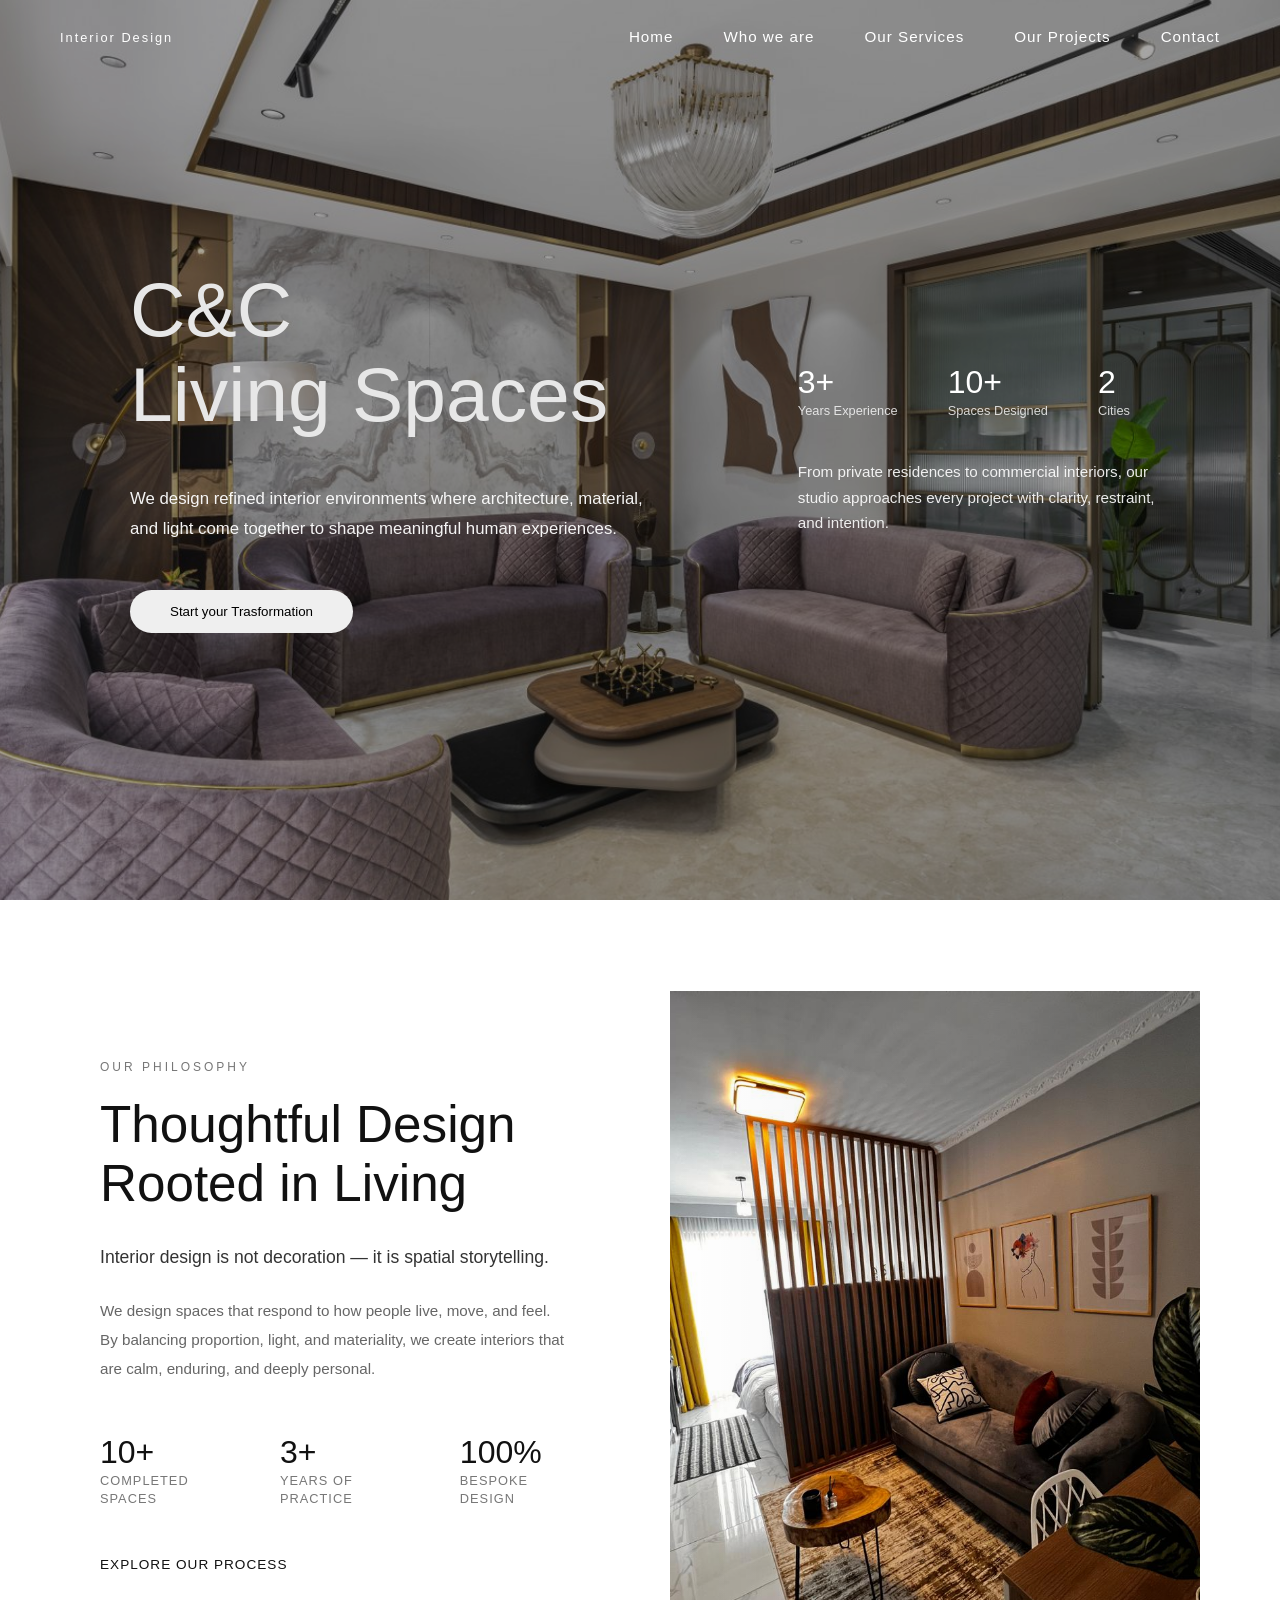
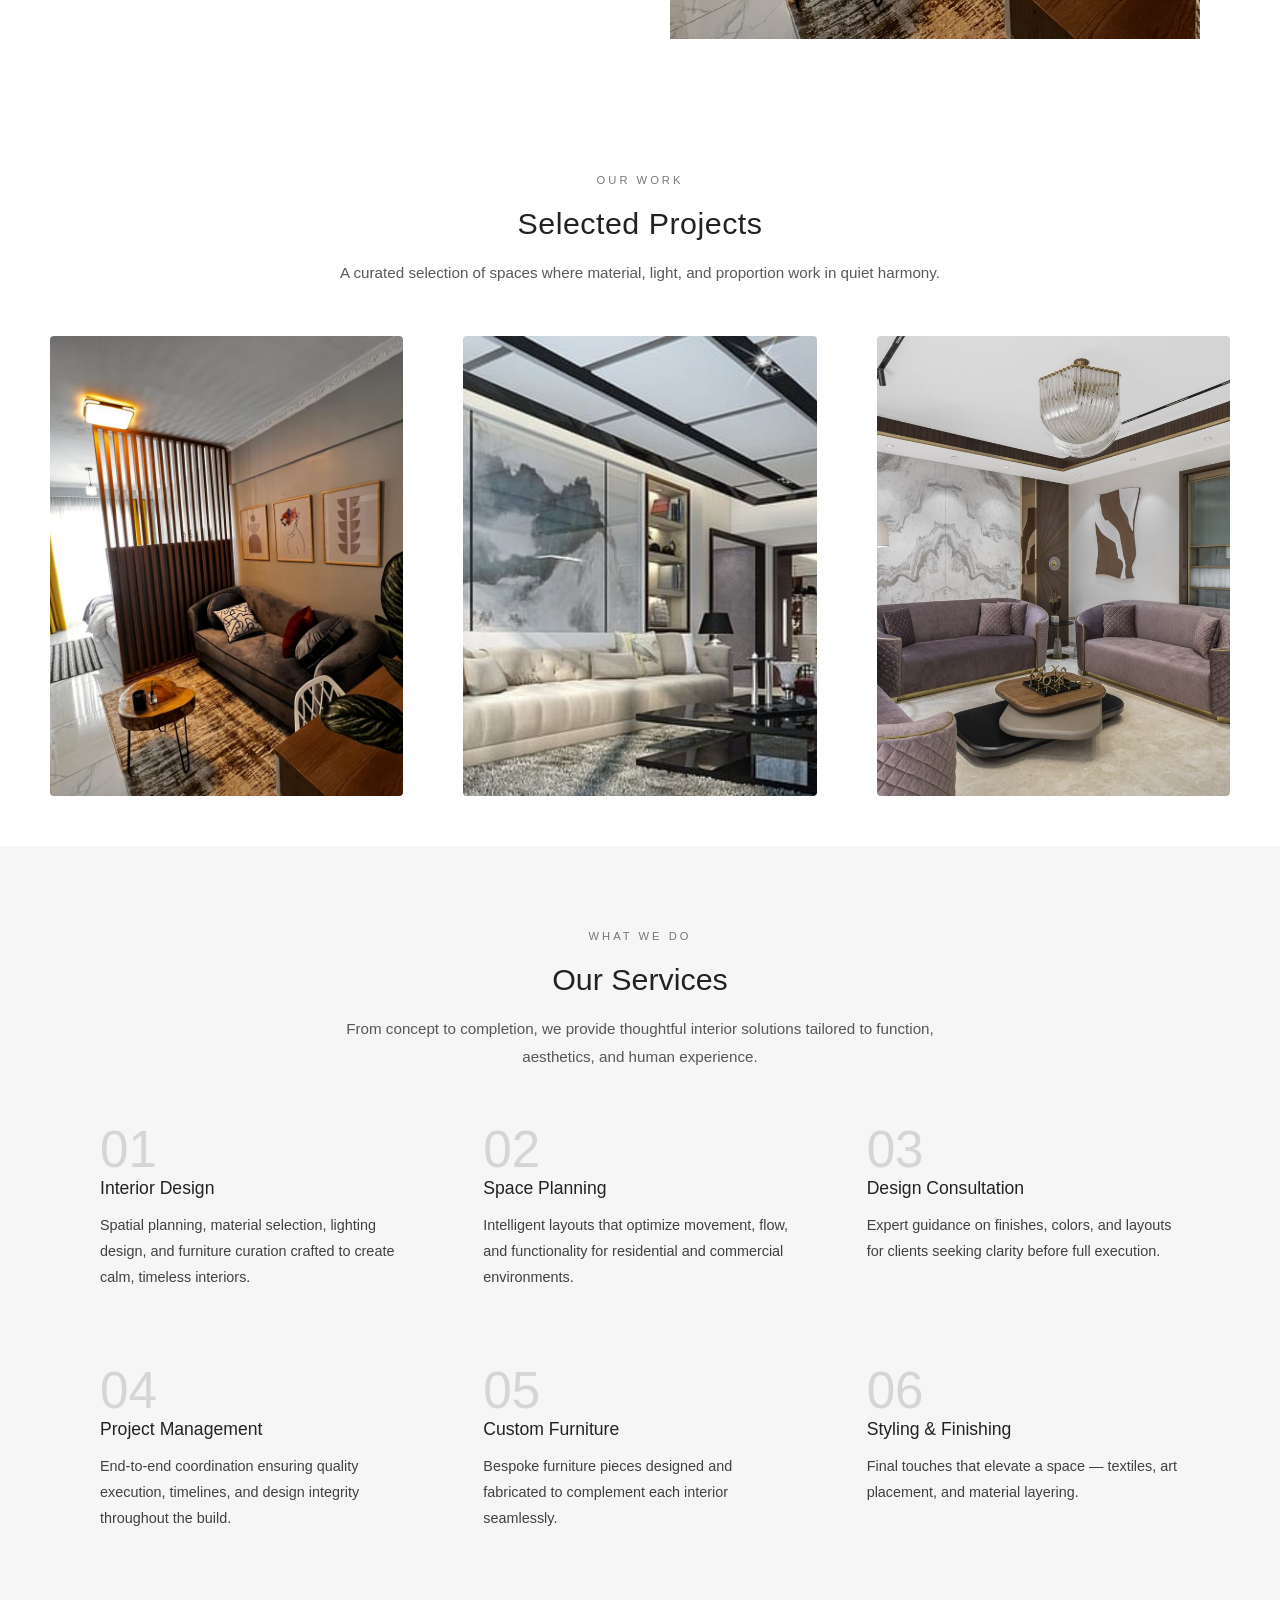
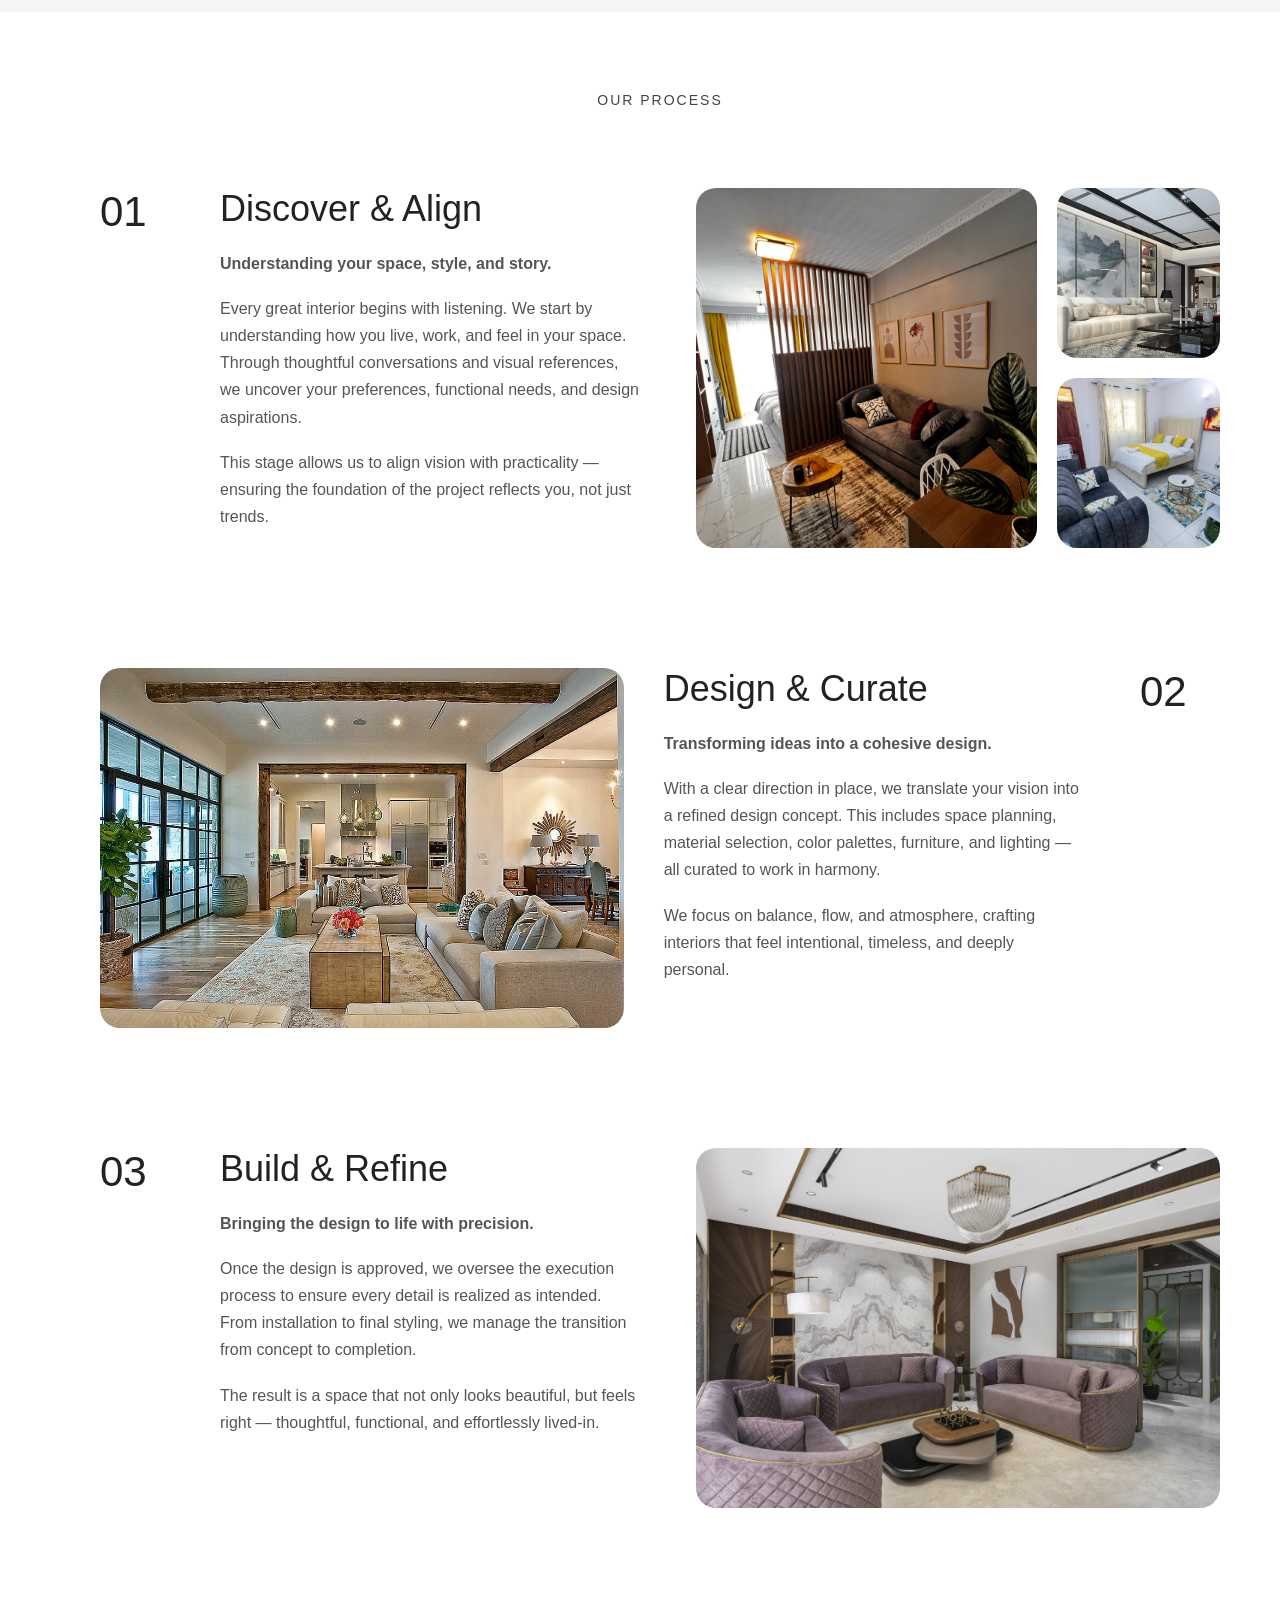
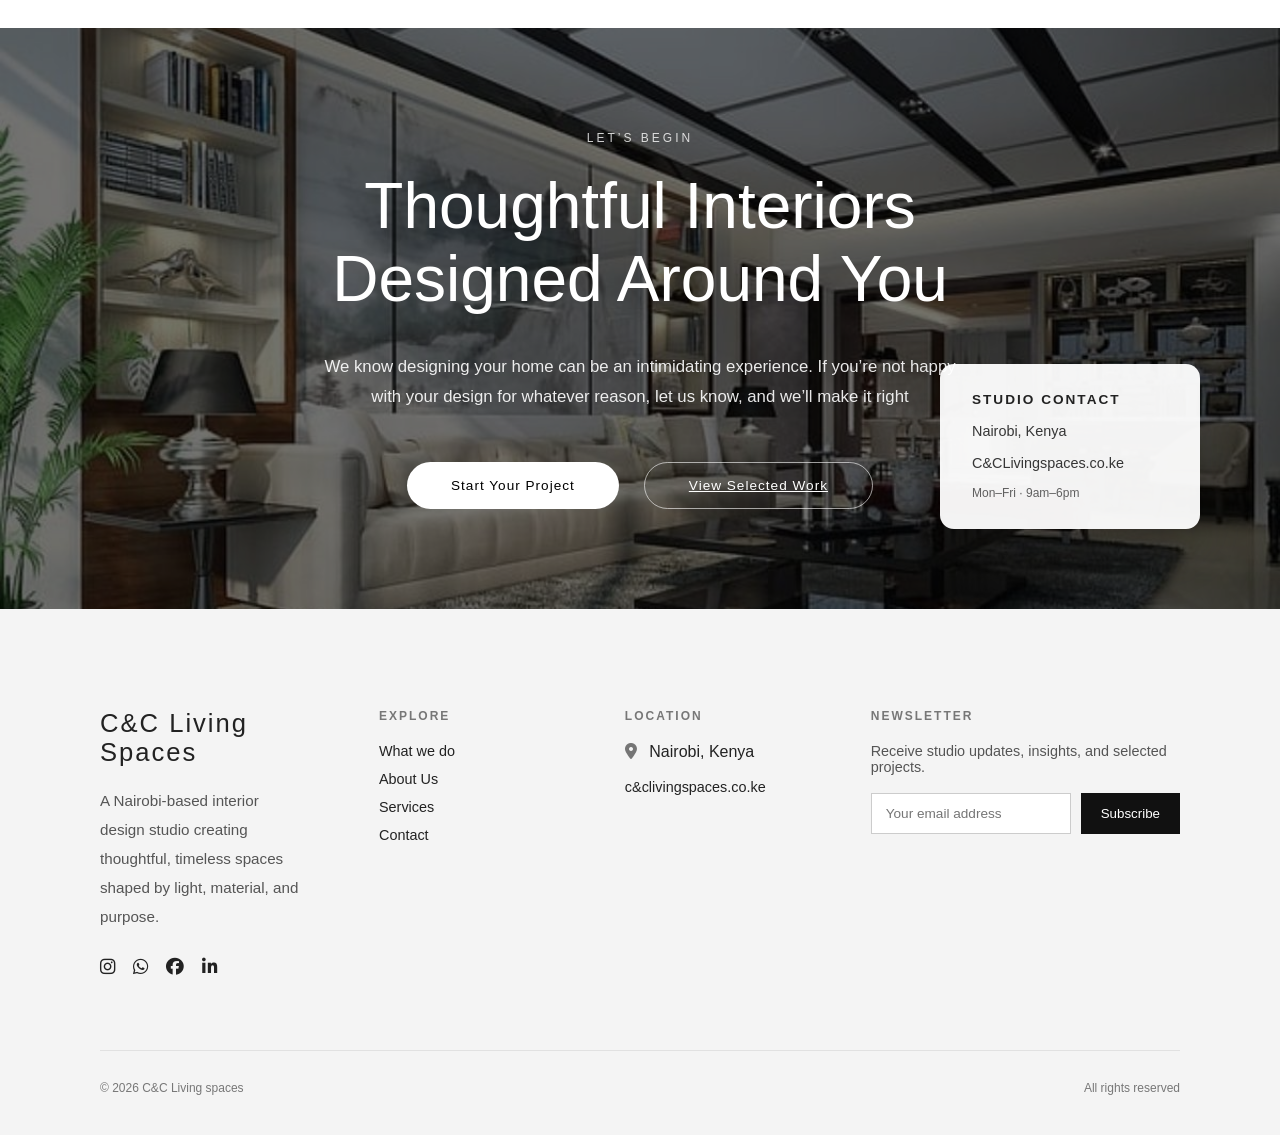
==== index.html @ 2ff592f5 "Add files via upload" ====
<!DOCTYPE html>
<html lang="en">
<head>
  <meta charset="UTF-8" />
  <title>C&C LIVING SPACES — Interior Design</title>
  <meta name="viewport" content="width=device-width, initial-scale=1.0" />

  <!-- Font Awesome -->
  <link
    rel="stylesheet"
    href="https://cdnjs.cloudflare.com/ajax/libs/font-awesome/6.4.0/css/all.min.css"
  />

  <link rel="stylesheet" href="Home.css" />
</head>
<body>

<header class="navbar" id="navbar">
  <div class="nav-container">
    <div class="logo">Interior Design</div>

    <div class="menu-toggle" id="menuToggle">
      <span></span>
      <span></span>
      <span></span>
    </div>

    <nav class="nav-links">
      <a href="#">Home</a>

      <div class="nav-item">
        <a href="#">Who we are</a>
        <div class="dropdown">
          <a href="#">Our Story</a>
          <a href="#">Team</a>
          <a href="#">Philosophy</a>
        </div>
      </div>

      <div class="nav-item">
        <a href="#">Our Services</a>
        <div class="dropdown">
          <a href="#">Interior Design</a>
          <a href="#">Space Planning</a>
          <a href="#">Styling</a>
        </div>
      </div>

      <div class="nav-item">
        <a href="#">Our Projects</a>
        <div class="dropdown">
          <a href="#">Residential</a>
          <a href="#">Workplaces</a>
          <a href="#">Hospitality</a>
        </div>
      </div>
      <a href="#">Contact</a>
    </nav>
  </div>
</header>

<!-- HERO -->
<section class="hero">
  <div class="hero-grid">

    <!-- LEFT CONTENT -->
    <div class="hero-left">

      <h1>
        C&C<br>
        Living Spaces
      </h1></br>

      <p class="hero-description">
        We design refined interior environments where architecture,
        material, and light come together to shape meaningful human experiences.
      </p>

      <div class="hero-actions">
        <button class="btn"> Start your Trasformation</button>
      </div>
    </div>

    <!-- RIGHT CONTENT -->
    <div class="hero-right">
      <div class="hero-meta">
        <div>
          <h3>3+</h3>
          <span>Years Experience</span>
        </div>

        <div>
          <h3>10+</h3>
          <span>Spaces Designed</span>
        </div>

        <div>
          <h3>2</h3>
          <span>Cities</span>
        </div>
      </div>

      <p class="hero-side-text">
        From private residences to commercial interiors,
        our studio approaches every project with clarity,
        restraint, and intention.
      </p>
    </div>

  </div>

</section>

<!-- INTRO -->
<section class="intro-section reveal">

  <div class="intro-text">
    <span class="intro-eyebrow">Our Philosophy</span>

    <h2>
      Thoughtful Design <br />
      Rooted in Living
    </h2>

    <p class="intro-lead">
      Interior design is not decoration — it is spatial storytelling.
    </p>

    <p class="intro-body">
      We design spaces that respond to how people live, move, and feel.
      By balancing proportion, light, and materiality, we create interiors
      that are calm, enduring, and deeply personal.
    </p>

    <!-- STATS -->
    <div class="intro-stats">
      <div class="stat">
        <h3>10+</h3>
        <span>Completed Spaces</span>
      </div>
      <div class="stat">
        <h3>3+</h3>
        <span>Years of Practice</span>
      </div>
      <div class="stat">
        <h3>100%</h3>
        <span>Bespoke Design</span>
      </div>
    </div>

    <a href="#process" class="intro-link">Explore our process</a>
  </div>

  <div class="intro-image reveal">
    <div class="image-overlay"></div>
  </div>

</section>

<!-- selected projects-->
  <section class="projects" id="projects">

  <!-- section header -->
  <div class="projects-header">
    <span class="section-eyebrow">Our Work</span>
    <h2>Selected Projects</h2>
    <p class="section-intro">
      A curated selection of spaces where material, light, and proportion
      work in quiet harmony.
    </p>
  </div>

  <!-- projects -->
  <div class="projects-grid">

    <article class="project-card">
      <img src="../Assets/project7.jpg" alt="Westlands Residence">

      <div class="project-overlay">
        <span class="project-index">01</span>

        <div class="project-info">
          <h3>Westlands Residence</h3>
          <p class="project-meta">Residential · Nairobi</p>
          <p class="project-desc">
            A warm, minimal family home focused on daylight,
            natural textures, and spatial calm.
          </p>
        </div>

        <button class="project-btn">View Project</button>
      </div>
    </article>

    <article class="project-card">
      <img src="../Assets/project4.jpg" alt="Studio Office">

      <div class="project-overlay">
        <span class="project-index">02</span>

        <div class="project-info">
          <h3>Studio N Office</h3>
          <p class="project-meta">Commercial · Kilimani</p>
          <p class="project-desc">
            An adaptive workspace balancing collaboration,
            privacy, and architectural restraint.
          </p>
        </div>

        <button class="project-btn">View Project</button>
      </div>
    </article>

    <article class="project-card">
      <img src="../Assets/project3.jpg" alt="Hotel Lobby">

      <div class="project-overlay">
        <span class="project-index">03</span>

        <div class="project-info">
          <h3>Azure Boutique Hotel</h3>
          <p class="project-meta">Hospitality · Coast</p>
          <p class="project-desc">
            A sensory arrival space shaped by rhythm,
            shadow, and coastal influence.
          </p>
        </div>

        <button class="project-btn">View Project</button>
      </div>
    </article>

  </div>

</section>

<!-- services -->
<section class="services" id="services">

  <div class="services-header">
    <span class="section-eyebrow">What We Do</span>
    <h2>Our Services</h2>
    <p class="section-intro">
      From concept to completion, we provide thoughtful interior solutions
      tailored to function, aesthetics, and human experience.
    </p>
  </div>

  <div class="services-grid">

    <article class="service-card">
      <span class="service-index">01</span></br>

      <h3>Interior Design</h3>
      <p>
        Spatial planning, material selection, lighting design, and furniture
        curation crafted to create calm, timeless interiors.
      </p>
    </article>

    <article class="service-card">
      <span class="service-index">02</span></br>

      <h3>Space Planning</h3>
      <p>
        Intelligent layouts that optimize movement, flow, and functionality
        for residential and commercial environments.
      </p>
    </article>

    <article class="service-card">
      <span class="service-index">03</span></br>
      <h3>Design Consultation</h3>
      <p>
        Expert guidance on finishes, colors, and layouts for clients
        seeking clarity before full execution.
      </p>
    </article>

    <article class="service-card">
      <span class="service-index">04</span></br>
      <h3>Project Management</h3>
      <p>
        End-to-end coordination ensuring quality execution,
        timelines, and design integrity throughout the build.
      </p>
    </article>

    <article class="service-card">
      <span class="service-index">05</span></br>
      <h3>Custom Furniture</h3>
      <p>
        Bespoke furniture pieces designed and fabricated to
        complement each interior seamlessly.
      </p>
    </article>

    <article class="service-card">
      <span class="service-index">06</span></br>
      <h3>Styling & Finishing</h3>
      <p>
        Final touches that elevate a space — textiles,
        art placement, and material layering.
      </p>
    </article>

  </div>

</section>

<!-- PROCESS -->
<section class="our-process" id="process">

  <div class="process-title">
    <span>OUR PROCESS</span>
  </div>

  <!-- STEP 1 -->
  <div class="process-row">
    <div class="process-number">01</div>

    <div class="process-text">
      <h2>Discover & Align</h2>
      <p><b>Understanding your space, style, and story.</b></p><br>
      <p>
        Every great interior begins with listening. We start by understanding how you live, work, and feel in your space. Through thoughtful conversations and visual references, we uncover your preferences, functional needs, and design aspirations.
      </p><br>
      <p>This stage allows us to align vision with practicality — ensuring the foundation of the project reflects you, not just trends.</p>
    </div>

    <div class="process-media">
      <img src="../Assets/project7.jpg" class="main-img" alt="">
      <div class="side-images">
        <img src="../Assets/project4.jpg" alt="">
        <img src="../Assets/project6.png" alt="">
      </div>
    </div>
  </div>

  <!-- STEP 2 -->
  <div class="process-row reverse">
    <div class="process-number">02</div>

    <div class="process-text">
      <h2>Design & Curate</h2>
      <p><b>Transforming ideas into a cohesive design.</b></p></br>
      <p>
        With a clear direction in place, we translate your vision into a refined design concept. This includes space planning, material selection, color palettes, furniture, and lighting — all curated to work in harmony.
      </p></br>
      <p>We focus on balance, flow, and atmosphere, crafting interiors that feel intentional, timeless, and deeply personal.</p>
    </div>

    <div class="process-media">
      <img src="../Assets/project5.jpeg" class="single-img" alt="">
    </div>
  </div>

  <!-- STEP 3 -->
  <div class="process-row">
    <div class="process-number">03</div>

    <div class="process-text">
      <h2>Build & Refine</h2>
      <p><b>Bringing the design to life with precision.</b></p></br>
      <p>
        Once the design is approved, we oversee the execution process to ensure every detail is realized as intended. From installation to final styling, we manage the transition from concept to completion.
      </p></br>
      <p>The result is a space that not only looks beautiful, but feels right — thoughtful, functional, and effortlessly lived-in.</p>
    </div>

    <div class="process-media">
      <img src="../Assets/project3.jpg" class="single-img" alt="">
    </div>
  </div>

</section>

<!-- CTA -->
<section class="cta-section">

  <div class="cta-overlay"></div>

  <div class="cta-inner fade-in">
    <span class="cta-eyebrow">Let’s Begin</span>

    <h2>
      Thoughtful Interiors<br>
      Designed Around You
    </h2>

    <p>
      We know designing your home can be an intimidating experience. If you’re not happy with your design for whatever reason, let us know, and we’ll make it right
    </p>

    <div class="cta-actions">
      <button class="cta-btn primary" id="openModal">
        Start Your Project
      </button>
      <a href="#projects" class="cta-btn outline">
        View Selected Work
      </a>
    </div>
  </div>

  <!-- FLOATING CARD -->
  <div class="cta-card fade-in">
    <h4>Studio Contact</h4>
    <p>Nairobi, Kenya</p>
    <p>C&CLivingspaces.co.ke</p>
    <span>Mon–Fri · 9am–6pm</span>
  </div>

</section>

<!-- MODAL -->
<div class="modal" id="contactModal">
  <div class="modal-content">

    <h3>Start a Project</h3>
    <p>Tell us about your space and vision.</p>

    <form>
      <input type="text" placeholder="Full Name" required />
      <input type="email" placeholder="Email Address" required />
      <textarea placeholder="Project details" rows="4"></textarea>
      <button type="submit" class="send-btn">Send Inquiry</button>
      <button type="button" class="close-modal">Close</button>
    </form>
  </div>
</div>

<!-- FOOTER -->
<footer class="footer fade-in">

  <div class="footer-grid">

    <!-- BRAND -->
    <div class="footer-brand">
      <h3>C&C Living Spaces</h3>
      <p>
        A Nairobi-based interior design studio creating thoughtful,
        timeless spaces shaped by light, material, and purpose.
      </p>

      <div class="footer-socials">
        <a href="#"><i class="fab fa-instagram"></i></a>
        <a href="#"><i class="fab fa-whatsapp"></i></a>
        <a href="#"><i class="fab fa-facebook"></i></a>
        <a href="#"><i class="fab fa-linkedin-in"></i></a>
      </div>
    </div>

    <!-- LINKS -->
    <div class="footer-links">
      <h4>Explore</h4>
      <a href="#">What we do</a>
      <a href="#">About Us</a>
      <a href="#">Services</a>
      <a href="#">Contact</a>
    </div>

    <!-- CONTACT -->
    <div class="footer-contact">
      <h4>Location</h4>
      <p>
        <i class="fas fa-map-marker-alt"></i>
        Nairobi, Kenya
      </p></br>
      <p>
        <a href="mailto:studio@forma.co.ke">
          c&clivingspaces.co.ke
        </a>
      </p>
    </div>

    <!-- NEWSLETTER -->
    <div class="footer-newsletter">
      <h4>Newsletter</h4>
      <p>
        Receive studio updates, insights, and selected projects.
      </p>

      <form>
        <input type="email" placeholder="Your email address" required />
        <button type="submit">Subscribe</button>
      </form>
    </div>

  </div>

  <!-- BOTTOM -->
  <div class="footer-bottom">
    <span>© 2026 C&C Living spaces</span>
    <span>All rights reserved</span>
  </div>

</footer>

<script src="Home.js"></script>
</body>
</html>
---- Home.css ----
* {
  margin: 0;
  padding: 0;
  box-sizing: border-box;
  font-family: "Helvetica Neue", sans-serif;
}

html, body {
  width: 100%;
  max-width: 100%;
  overflow-x: hidden;
  color: #222;
}

/* HEADER */
.navbar {
  position: fixed;
  top: 0;
  width: 100%;
  z-index: 999;
  background: transparent;
  transition: all 0.4s ease;
}

.nav-container {
  max-width: 1400px;
  margin: auto;
  padding: 28px 60px;
  display: flex;
  justify-content: space-between;
  align-items: center;
  transition: padding 0.4s ease;
}

/* LOGO */
.logo {
  font-size: 0.8rem;
  font-weight: 200;
  letter-spacing: 2px;
  color: #fff;
  transition: color 0.4s ease;
}

.menu-toggle {
  display: none;
  flex-direction: column;
  gap: 5px;
  cursor: pointer;
  z-index: 999;
}

.menu-toggle span {
  width: 26px;
  height: 2px;
  background: #fff;
  transition: all 0.3s ease;
}

/* Show hamburger on mobile */
@media (max-width: 768px) {
  .menu-toggle {
    display: flex;
  }
}

header.shrink .menu-toggle span {
  background: #111;
}

/* LINKS */
.nav-links {
  display: flex;
  gap: 50px;
}

.nav-links a {
  text-decoration: none;
  font-size: 0.95rem;
  letter-spacing: 1px;
  color: #fff;
  transition: color 0.3s ease;
}

/* DROPDOWN */
.nav-item {
  position: relative;
}

.dropdown {
  position: absolute;
  top: 140%;
  left: 0;
  background: #fcf8f8;
  padding: 16px 0;
  min-width: 200px;
  opacity: 0;
  visibility: hidden;
  border-radius: 8px;
  transform: translateY(10px);
  transition: all 0.3s ease;
  box-shadow: 0 10px 40px rgba(0,0,0,0.1);
}

.dropdown a {
  display: block;
  padding: 10px 20px;
  color: #181818;
  font-size: 0.85rem;
}

.dropdown a:hover {
  background: #f5f5f5;
}

.nav-item:hover .dropdown {
  opacity: 1;
  visibility: visible;
  transform: translateY(0);
}
.navbar.scrolled {
  background: #ffffff;
  box-shadow: 0 6px 25px rgba(0,0,0,0.08);
}
.navbar.scrolled .nav-container {
  padding: 18px 60px;
}
.navbar.scrolled .logo,
.navbar.scrolled .nav-links a {
  color: #111;
}

@media (max-width: 768px) {

  .nav-container {
    padding: 18px 24px;
  }

  .nav-links {
    position: fixed;
    top: 70px;
    left: 0;
    width: 100%;
    background: #fff;
    flex-direction: column;
    gap: 0;
    padding: 20px 0;
    transform: translateY(-120%);
    transition: transform 0.4s ease;
    z-index: 998;
  }

  .nav-links.active {
    transform: translateY(0);
  }

  .nav-links a {
    color: #111;
    padding: 16px 24px;
    width: 100%;
    display: block;
  }

  .nav-item {
    width: 100%;
  }

  .dropdown {
    position: static;
    box-shadow: none;
    background: transparent;
    padding: 0;
    opacity: 1;
    visibility: visible;
    transform: none;
    display: none;
  }

  .nav-item.active .dropdown {
    display: block;
  }

  .dropdown a {
    padding-left: 40px;
    font-size: 0.85rem;
    color: #444;
  }
}

/* HERO */
.hero {
  height: 100vh;
  width: 100%;
  background: url("../Assets/project3.jpg") center/cover no-repeat;
  position: relative;
  display: flex;
  align-items: center;
  padding: 0 80px;
}

.hero::after {
  content: "";
  position: absolute;
  inset: 0;
  background: rgba(0,0,0,0.35);
}

.hero-grid {
  position: relative;
  z-index: 2;
  width: 100%;
  display: grid;
  grid-template-columns: 1.3fr 1fr;
  gap: 80px;
  align-items: center;
}

/* LEFT */
.hero-left{
  padding-left: 50px;
}
.hero-left h1{
  font-size: clamp(3rem, 6vw, 5.0rem);
  font-weight: 300;
  line-height: 1.1;
  color: #e7e7e7;
}
.hero-left h2{
  font-size: clamp(1rem, 2vw, 2.5rem);
  font-weight: 200;
  line-height: 1.1;
  color: #e2e0e0;
}

.hero-eyebrow {
  display: inline-block;
  margin-bottom: 20px;
  font-size: 0.75rem;
  letter-spacing: 3px;
  text-transform: uppercase;
  color: #fff;
  opacity: 0.85;
}

.hero-description {
  margin: 30px 0 45px;
  max-width: 520px;
  font-size: 1.05rem;
  line-height: 1.8;
  color: #fff;
  opacity: 0.95;
}

.hero-actions {
  display: flex;
  align-items: center;
  gap: 30px;
}

/* RIGHT */
.hero-right {
  color: #fff;
  display: flex;
  flex-direction: column;
  gap: 40px;
  padding-left: 50px;
}

.hero-meta {
  display: flex;
  gap: 50px;
}

.hero-meta h3 {
  font-size: 2rem;
  font-weight: 300;
}

.hero-meta span {
  font-size: 0.8rem;
  opacity: 0.8;
}

.hero-side-text {
  max-width: 360px;
  font-size: 0.95rem;
  line-height: 1.7;
  opacity: 0.9;
}

/* SCROLL INDICATOR */
.scroll-indicator {
  position: absolute;
  bottom: 40px;
  left: 50%;
  transform: translateX(-50%);
  z-index: 2;
}

.scroll-indicator span {
  display: block;
  width: 1px;
  height: 40px;
  background: #fff;
  opacity: 0.7;
  animation: scrollPulse 1.8s infinite;
}

@keyframes scrollPulse {
  0% { height: 10px; opacity: 0.3; }
  50% { height: 40px; opacity: 0.8; }
  100% { height: 10px; opacity: 0.3; }
}

@media (max-width: 768px) {

  .hero {
    padding: 0 24px;
    height: auto;
    min-height: 100vh;
  }

  .hero-grid {
    grid-template-columns: 1fr;
    gap: 50px;
    padding-top: 120px;
  }

  .hero-left,
  .hero-right {
    padding-left: 0;
    text-align: center;
  }

  .hero-description {
    margin: 20px auto 35px;
  }

  .hero-meta {
    justify-content: center;
    gap: 30px;
  }

  .hero-side-text {
    margin: 0 auto;
  }
}

/* BUTTON */
.btn {
  padding: 14px 40px;
  border-radius: 30px;
  border: none;
  cursor: pointer;
}

.btn.outline {
  background: transparent;
  border: 1px solid #ffffff;
  color: #ffffff;
}

/* SECTIONS */
section {
  width: 100%;
}

/* INTRO SECTION */
.intro-section {
  width: 100%;
  min-height: 90vh;
  display: grid;
  grid-template-columns: 1.1fr 1fr;
  align-items: center;
  background: #fff;
  margin-top: 10px;
}

/* TEXT SIDE */
.intro-text {
  padding: 10px 100px;
  max-width: 720px;
}

.intro-eyebrow {
  display: inline-block;
  margin-bottom: 22px;
  font-size: 0.75rem;
  letter-spacing: 3px;
  text-transform: uppercase;
  color: #777;
}

.intro-text h2 {
  font-size: clamp(2.6rem, 4vw, 3.9rem);
  font-weight: 300;
  line-height: 1.15;
  margin-bottom: 28px;
  color: #111;
}

.intro-lead {
  font-size: 1.1rem;
  line-height: 1.8;
  margin-bottom: 24px;
  color: #333;
}

.intro-body {
  font-size: 0.95rem;
  line-height: 1.9;
  color: #666;
  max-width: 560px;
}

/* STATS */
.intro-stats {
  display: flex;
  gap: 50px;
  margin-top: 50px;
}

.stat h3 {
  font-size: 2rem;
  font-weight: 300;
  color: #111;
}

.stat span {
  font-size: 0.8rem;
  letter-spacing: 1px;
  text-transform: uppercase;
  color: #777;
}

/* LINK */
.intro-link {
  display: inline-block;
  margin-top: 50px;
  font-size: 0.85rem;
  letter-spacing: 1px;
  text-transform: uppercase;
  text-decoration: none;
  color: #111;
  position: relative;
}

.intro-link::after {
  content: "";
  position: absolute;
  left: 0;
  bottom: -6px;
  width: 100%;
  height: 1px;
  background: #111;
  transform: scaleX(0);
  transform-origin: left;
  transition: transform 0.4s ease;
}

.intro-link:hover::after {
  transform: scaleX(1);
}

/* IMAGE SIDE */
.intro-image {
  position: relative;
  height: 80%;
  margin-right: 80px;
  background: url("../Assets/project7.jpg") center/cover no-repeat;
}

.image-overlay {
  position: absolute;
  inset: 0;
  background: linear-gradient(
    to left,
    rgba(0,0,0,0.18),
    rgba(0,0,0,0.05),
    transparent
  );
}

/* SCROLL REVEAL */
.reveal {
  opacity: 0;
  transform: translateY(60px);
  transition: all 1s ease;
}

.reveal.active {
  opacity: 1;
  transform: translateY(0);
}

@media (max-width: 768px) {

  .intro-section {
    grid-template-columns: 1fr;
    min-height: auto;
  }

  .intro-text {
    padding: 80px 24px;
  }

  .intro-image {
    height: 50vh;
    margin: 0 24px 80px;
  }

  .intro-stats {
    flex-direction: column;
    gap: 24px;
  }
}


/* PROJECTS */
.projects {
  padding: 50px 50px;
  background: #ffffff;
  width: 100%;
}

/* HEADER */
.projects-header {
  max-width: 640px;
  margin: 0 auto 50px;
  text-align: center;
}

.projects-header .section-eyebrow {
  font-size: 0.7rem;
  letter-spacing: 3px;
  text-transform: uppercase;
  opacity: 0.6;
}

.projects-header h2 {
  margin: 18px 0;
  font-size: 1.9rem;
  font-weight: 300;
  letter-spacing: 0.5px;
}

.projects-header .section-intro {
  font-size: 0.95rem;
  line-height: 1.8;
  opacity: 0.75;
}

/* GRID */
.projects-grid {
  display: grid;
  grid-template-columns: repeat(3, 1fr);
  gap: 60px;
}

/* PROJECT CARD */
.project-card {
  position: relative;
  height: 460px;
  overflow: hidden;
  border-radius: 4px;
  cursor: pointer;
  background: #000;
}

/* IMAGE */
.project-card img {
  width: 100%;
  height: 100%;
  object-fit: cover;
  transition: transform 1s ease;
}

/* OVERLAY */
.project-overlay {
  position: absolute;
  inset: 0;
  padding: 40px;
  display: flex;
  flex-direction: column;
  justify-content: space-between;
  background: linear-gradient(
    to top,
    rgba(0,0,0,0.7),
    rgba(0,0,0,0.2)
  );
  opacity: 0;
  transition: opacity 0.6s ease;
  color: #ffffff;
}

/* INDEX NUMBER */
.project-index {
  font-size: 3.5rem;
  font-weight: 200;
  opacity: 0.3;
}

/* PROJECT INFO */
.project-info h3 {
  font-size: 1.25rem;
  font-weight: 300;
  margin-bottom: 6px;
}

.project-meta {
  font-size: 0.75rem;
  letter-spacing: 1px;
  opacity: 0.8;
  margin-bottom: 12px;
}

.project-desc {
  font-size: 0.85rem;
  line-height: 1.7;
  max-width: 300px;
  opacity: 0.9;
}

/* BUTTON */
.project-btn {
  align-self: flex-start;
  background: transparent;
  border: 1px solid #ffffff;
  color: #ffffff;
  padding: 10px 28px;
  border-radius: 30px;
  font-size: 0.75rem;
  letter-spacing: 1px;
  cursor: pointer;
  transition: all 0.4s ease;
}

.project-btn:hover {
  background: #ffffff;
  color: #000000;
}

/* HOVER EFFECTS */
.project-card:hover img {
  transform: scale(1.15);
}

.project-card:hover .project-overlay {
  opacity: 1;
}

/* SCROLL ANIMATION STATES */
.project-card.hidden {
  opacity: 0;
  transform: translateY(60px);
}

.project-card.reveal {
  opacity: 1;
  transform: translateY(0);
  transition: all 0.9s ease;
}

/* RESPONSIVE */
@media (max-width: 1100px) {
  .projects {
    padding: 120px 40px;
  }

  .projects-grid {
    grid-template-columns: 1fr;
    gap: 70px;
  }

  .project-card {
    height: 420px;
  }

  .project-overlay {
    padding: 30px;
  }
}

/* SERVICES */
.services {
  padding: 80px 100px;
  background: #f6f6f6;
  width: 100%;
}

/* HEADER */
.services-header {
  max-width: 640px;
  margin: 0 auto 50px;
  text-align: center;
}

.services-header .section-eyebrow {
  font-size: 0.7rem;
  letter-spacing: 3px;
  text-transform: uppercase;
  opacity: 0.6;
}

.services-header h2 {
  margin: 18px 0;
  font-size: 1.9rem;
  font-weight: 300;
}

.services-header .section-intro {
  font-size: 0.95rem;
  line-height: 1.8;
  opacity: 0.75;
}

/* GRID */
.services-grid {
  display: grid;
  grid-template-columns: repeat(3, 1fr);
  gap: 70px;
}

/* SERVICE CARD */
.service-card {
  position: relative;
  padding-top: 40px;
  cursor: default;
  transition: transform 0.5s ease;
}

/* INDEX */
.service-index {
  position: absolute;
  top: 0;
  left: 0;
  font-size: 3.2rem;
  font-weight: 200;
  opacity: 0.15;
}

/* CONTENT */
.service-card h3 {
  font-size: 1.1rem;
  font-weight: 400;
  margin-bottom: 14px;
}

.service-card p {
  font-size: 0.9rem;
  line-height: 1.8;
  opacity: 0.85;
  max-width: 320px;
}

/* HOVER */
.service-card:hover {
  transform: translateY(-8px);
}

/* SCROLL ANIMATION */
.service-card.hidden {
  opacity: 0;
  transform: translateY(40px);
}

.service-card.reveal {
  opacity: 1;
  transform: translateY(0);
  transition: all 0.8s ease;
}

/* RESPONSIVE */
@media (max-width: 1000px) {
  .services {
    padding: 120px 40px;
  }

  .services-grid {
    grid-template-columns: 1fr;
    gap: 60px;
  }
}

/* PROCESS */
.our-process {
  max-width: 1200px;
  margin: 0 auto;
  padding: 80px 20px 0 60px;
}

.process-title {
  text-align: center;
  margin-bottom: 80px;
  letter-spacing: 2px;
  font-size: 14px;
  color: #444;
}

.process-row {
  display: grid;
  grid-template-columns: 80px 1fr 1.2fr;
  gap: 40px;
  align-items: start;
  margin-bottom: 120px;
}

.process-row.reverse {
  grid-template-columns: 80px 1fr 1.2fr;
  direction: rtl;
}

.process-row.reverse > * {
  direction: ltr;
}

.process-number {
  font-size: 42px;
  font-weight: 300;
  color: #222;
}

.process-text h2 {
  font-size: 36px;
  font-weight: 400;
  margin-bottom: 20px;
}

.process-text p {
  max-width: 420px;
  line-height: 1.7;
  color: #555;
}

.process-media {
  display: flex;
  gap: 20px;
}

.main-img {
  width: 65%;
  height: 360px;
  object-fit: cover;
  border-radius: 20px;
}

.side-images {
  width: 35%;
  display: flex;
  flex-direction: column;
  gap: 20px;
}

.side-images img,
.single-img {
  width: 100%;
  height: 170px;
  object-fit: cover;
  border-radius: 20px;
}

.single-img {
  height: 360px;
}

@media (max-width: 768px) {

  .our-process {
    padding: 80px 24px;
  }

  .process-row {
    grid-template-columns: 1fr;
    gap: 30px;
  }

  .process-text h2 {
    font-size: 1.8rem;
  }

  .process-text p {
    max-width: 100%;
  }

  .process-media {
    flex-direction: column;
  }

  .main-img,
  .single-img {
    height: 240px;
  }

  .side-images {
    flex-direction: row;
  }

  .side-images img {
    height: 120px;
  }
}

/* CTA */
.cta-section {
  position: relative;
  padding: 100px 80px;
  background: url("../Assets/project4.jpg") center/cover no-repeat;
  color: #fff;
  overflow: hidden;
}

/* OVERLAY */
.cta-overlay {
  position: absolute;
  inset: 0;
  background: rgba(0,0,0,0.55);
}

/* INNER */
.cta-inner {
  position: relative;
  z-index: 2;
  max-width: 900px;
  margin: 0 auto;
  text-align: center;
}

/* EYEBROW */
.cta-eyebrow {
  font-size: 0.75rem;
  letter-spacing: 3px;
  text-transform: uppercase;
  opacity: 0.8;
  margin-bottom: 25px;
  display: inline-block;
}

/* TITLE */
.cta-section h2 {
  font-size: clamp(2.8rem, 5vw, 4rem);
  font-weight: 300;
  line-height: 1.15;
  margin-bottom: 35px;
}

/* TEXT */
.cta-section p {
  max-width: 650px;
  margin: 0 auto 50px;
  font-size: 1.05rem;
  line-height: 1.8;
  opacity: 0.9;
}

/* ACTIONS */
.cta-actions {
  display: flex;
  justify-content: center;
  gap: 25px;
}

/* BUTTONS */
.cta-btn {
  padding: 15px 44px;
  border-radius: 40px;
  font-size: 0.85rem;
  letter-spacing: 1px;
  cursor: pointer;
  border: none;
  transition: all 0.35s ease;
}

.cta-btn.primary {
  background: #fff;
  color: #000;
}

.cta-btn.primary:hover {
  transform: translateY(-3px);
  opacity: 0.9;
}

.cta-btn.outline {
  background: transparent;
  border: 1px solid rgba(255,255,255,0.6);
  color: #fff;
}

.cta-btn.outline:hover {
  background: rgba(255,255,255,0.1);
}

/* FLOATING CARD */
.cta-card {
  position: absolute;
  right: 80px;
  bottom: 80px;
  background: rgba(255,255,255,0.95);
  color: #222;
  padding: 28px 32px;
  width: 260px;
  border-radius: 14px;
  z-index: 3;
  box-shadow: 0 30px 60px rgba(0,0,0,0.25);
}

.cta-card h4 {
  font-size: 0.85rem;
  letter-spacing: 2px;
  text-transform: uppercase;
  margin-bottom: 12px;
}

.cta-card p {
  font-size: 0.9rem;
  margin-bottom: 6px;
}

.cta-card span {
  font-size: 0.75rem;
  opacity: 0.7;
}

/* MODAL */
.modal {
  position: fixed;
  inset: 0;
  background: rgba(0,0,0,0.65);
  display: none;
  align-items: center;
  justify-content: center;
  z-index: 2000;
}

.modal.active {
  display: flex;
}

.modal-content {
  background: #fff;
  padding: 50px;
  width: 420px;
  position: relative;
}

.modal-content h3 {
  font-weight: 300;
  margin-bottom: 10px;
}

.modal-content p {
  font-size: 0.9rem;
  margin-bottom: 25px;
}

.modal-content input,
.modal-content textarea {
  width: 100%;
  padding: 12px;
  margin-bottom: 14px;
  border: 1px solid #ccc;
}

.modal-content button {
  width: 100%;
  padding: 14px;
  background: #111;
  color: #fff;
  border: none;
  cursor: pointer;
}
.send-btn {
  width: 100%;
  padding: 14px;
  background: #111;
  color: #fff;
  border: none;
  cursor: pointer;
  margin-top: 10px;
}

.send-btn:hover {
  opacity: 0.6;
}

.close-modal {
  width: 100%;
  margin-top: 14px;
  background: none;
  border: none;
  font-size: 0.85rem;
  letter-spacing: 1px;
  text-transform: uppercase;
  color: #777;
  cursor: pointer;
  transition: opacity 0.3s ease;
}

.close-modal:hover {
  opacity: 0.6;
}

@media (max-width: 768px) {

  .cta-section {
    padding: 100px 24px;
  }

  .cta-actions {
    flex-direction: column;
  }

  .cta-btn {
    width: 100%;
  }
}

/* FOOTER */
.footer {
  background: #f4f4f4;
  padding: 100px 100px 40px;
  color: #222;
}

/* GRID */
.footer-grid {
  width: 100%;
  max-width: 100%;
  display: grid;
  grid-template-columns: 1.2fr 1fr 1fr 1.2fr;
  gap: 80px;
  padding-bottom: 60px;
}

/* HEADINGS */
.footer h3 {
  font-size: 1.6rem;
  font-weight: 300;
  letter-spacing: 2px;
  margin-bottom: 20px;
}

.footer h4 {
  font-size: 0.75rem;
  letter-spacing: 2px;
  text-transform: uppercase;
  margin-bottom: 20px;
  color: #777;
}

/* BRAND */
.footer-brand p {
  font-size: 0.95rem;
  line-height: 1.9;
  color: #555;
  max-width: 380px;
}

/* LINKS */
.footer a {
  display: block;
  font-size: 0.9rem;
  color: #222;
  text-decoration: none;
  margin-bottom: 12px;
  transition: opacity 0.3s ease;
}

.footer a:hover {
  opacity: 0.6;
}

/* SOCIALS */
.footer-socials {
  display: flex;
  gap: 18px;
  margin-top: 25px;
}

.footer-socials a {
  font-size: 1.1rem;
  transition: transform 0.3s ease, opacity 0.3s ease;
}

.footer-socials a:hover {
  transform: translateY(-3px);
  opacity: 0.7;
}

/* CONTACT */
.footer-contact i {
  margin-right: 8px;
  opacity: 0.6;
}

/* NEWSLETTER */
.footer-newsletter p {
  font-size: 0.9rem;
  color: #555;
  margin-bottom: 18px;
}

.footer-newsletter form {
  display: flex;
  gap: 10px;
}

.footer-newsletter input {
  flex: 1;
  padding: 12px 14px;
  border: 1px solid #ccc;
  font-size: 0.85rem;
}

.footer-newsletter button {
  padding: 12px 20px;
  background: #111;
  color: #fff;
  border: none;
  cursor: pointer;
}

/* BOTTOM */
.footer-bottom {
  display: flex;
  justify-content: space-between;
  padding-top: 30px;
  border-top: 1px solid rgba(0,0,0,0.08);
  font-size: 0.75rem;
  color: #777;
}

@media (max-width: 768px) {

  .footer {
    padding: 80px 24px 40px;
  }

  .footer-grid {
    grid-template-columns: 1fr;
    gap: 50px;
  }

  .footer-newsletter form {
    flex-direction: column;
  }

  .footer-newsletter button {
    width: 100%;
  }
}
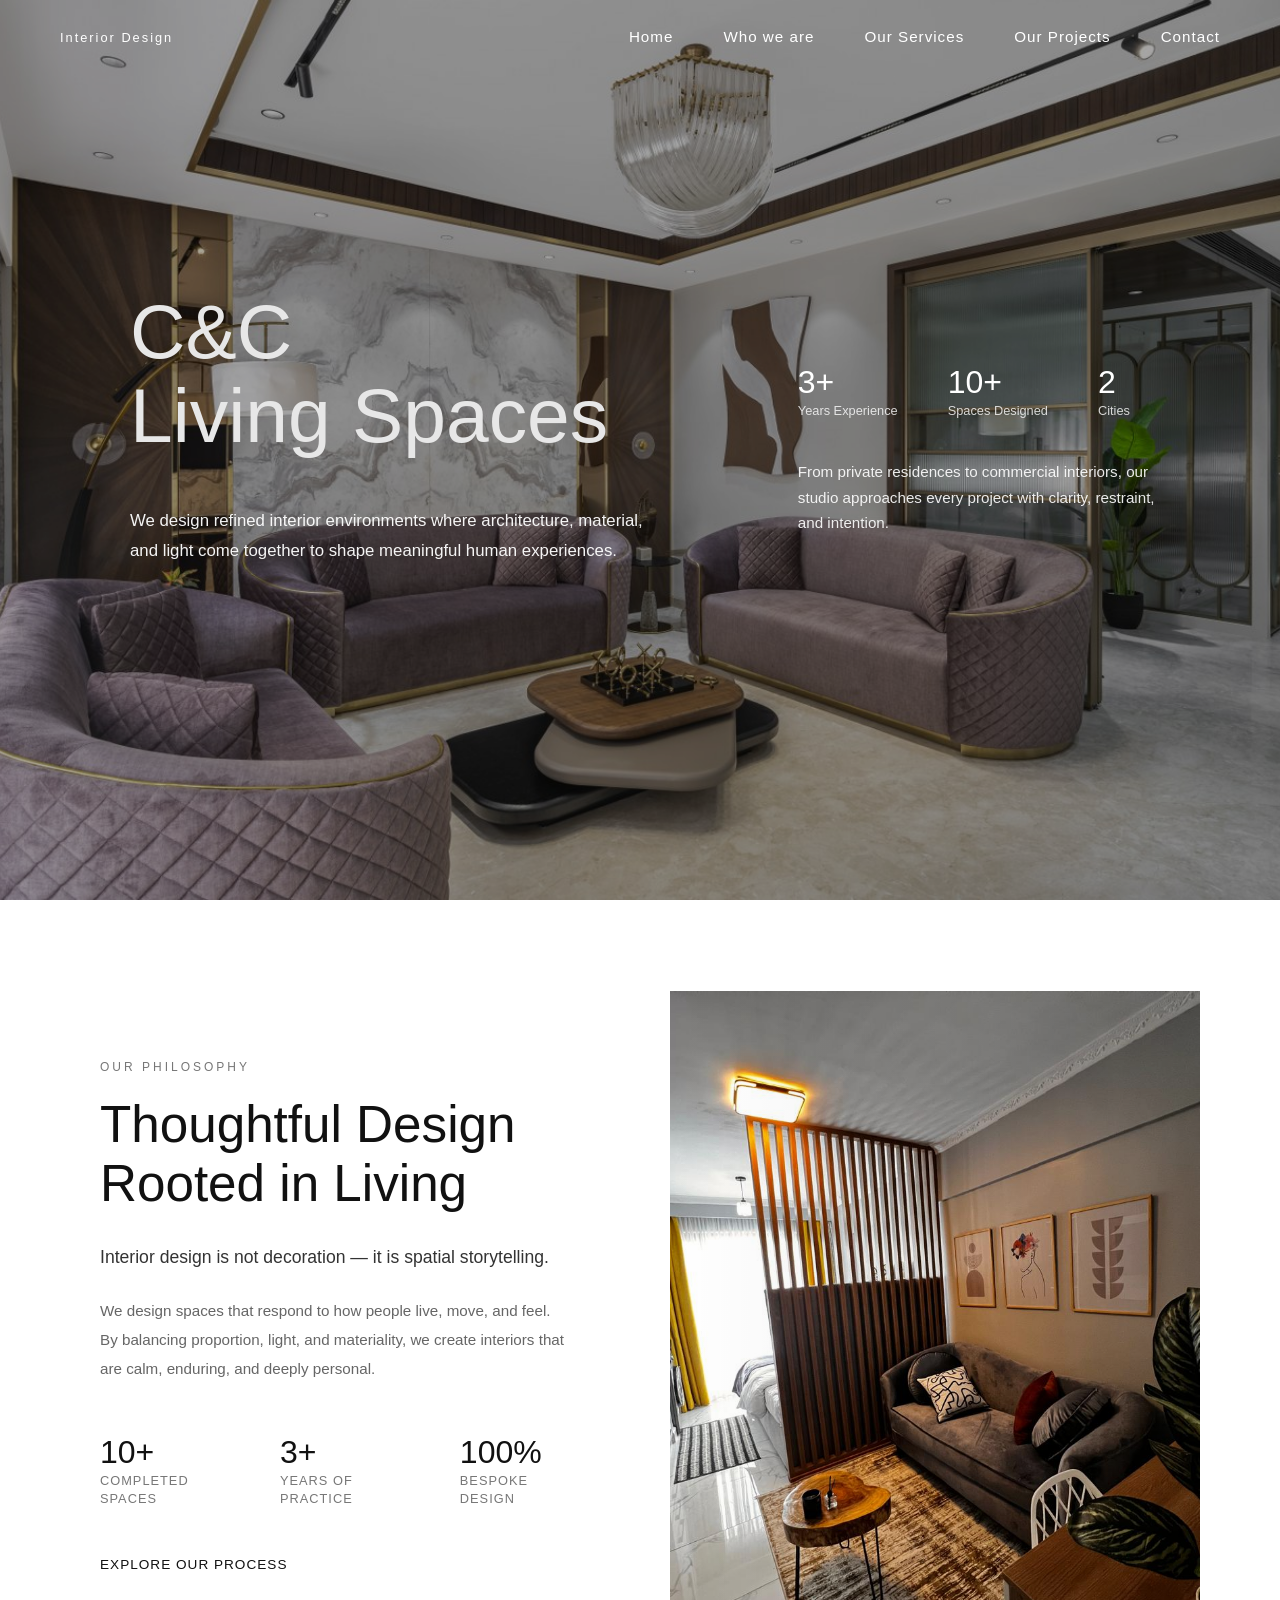
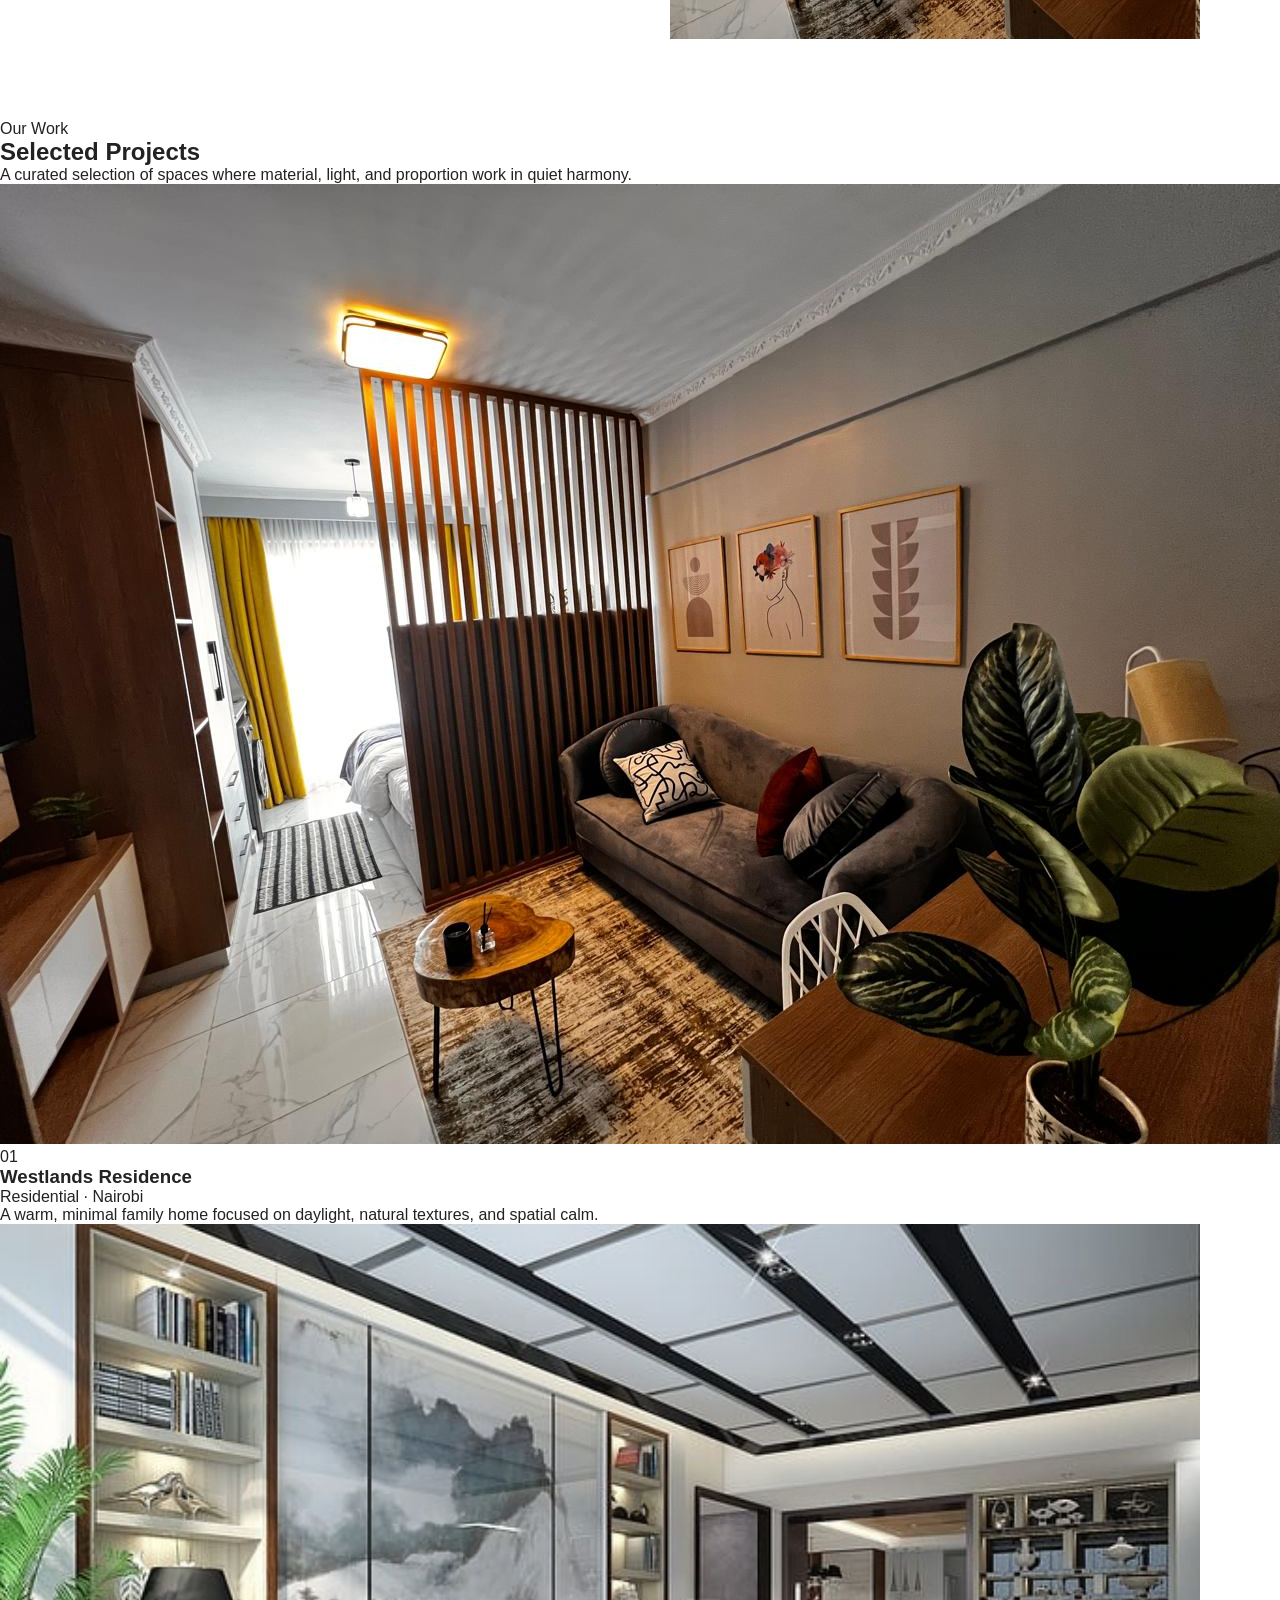
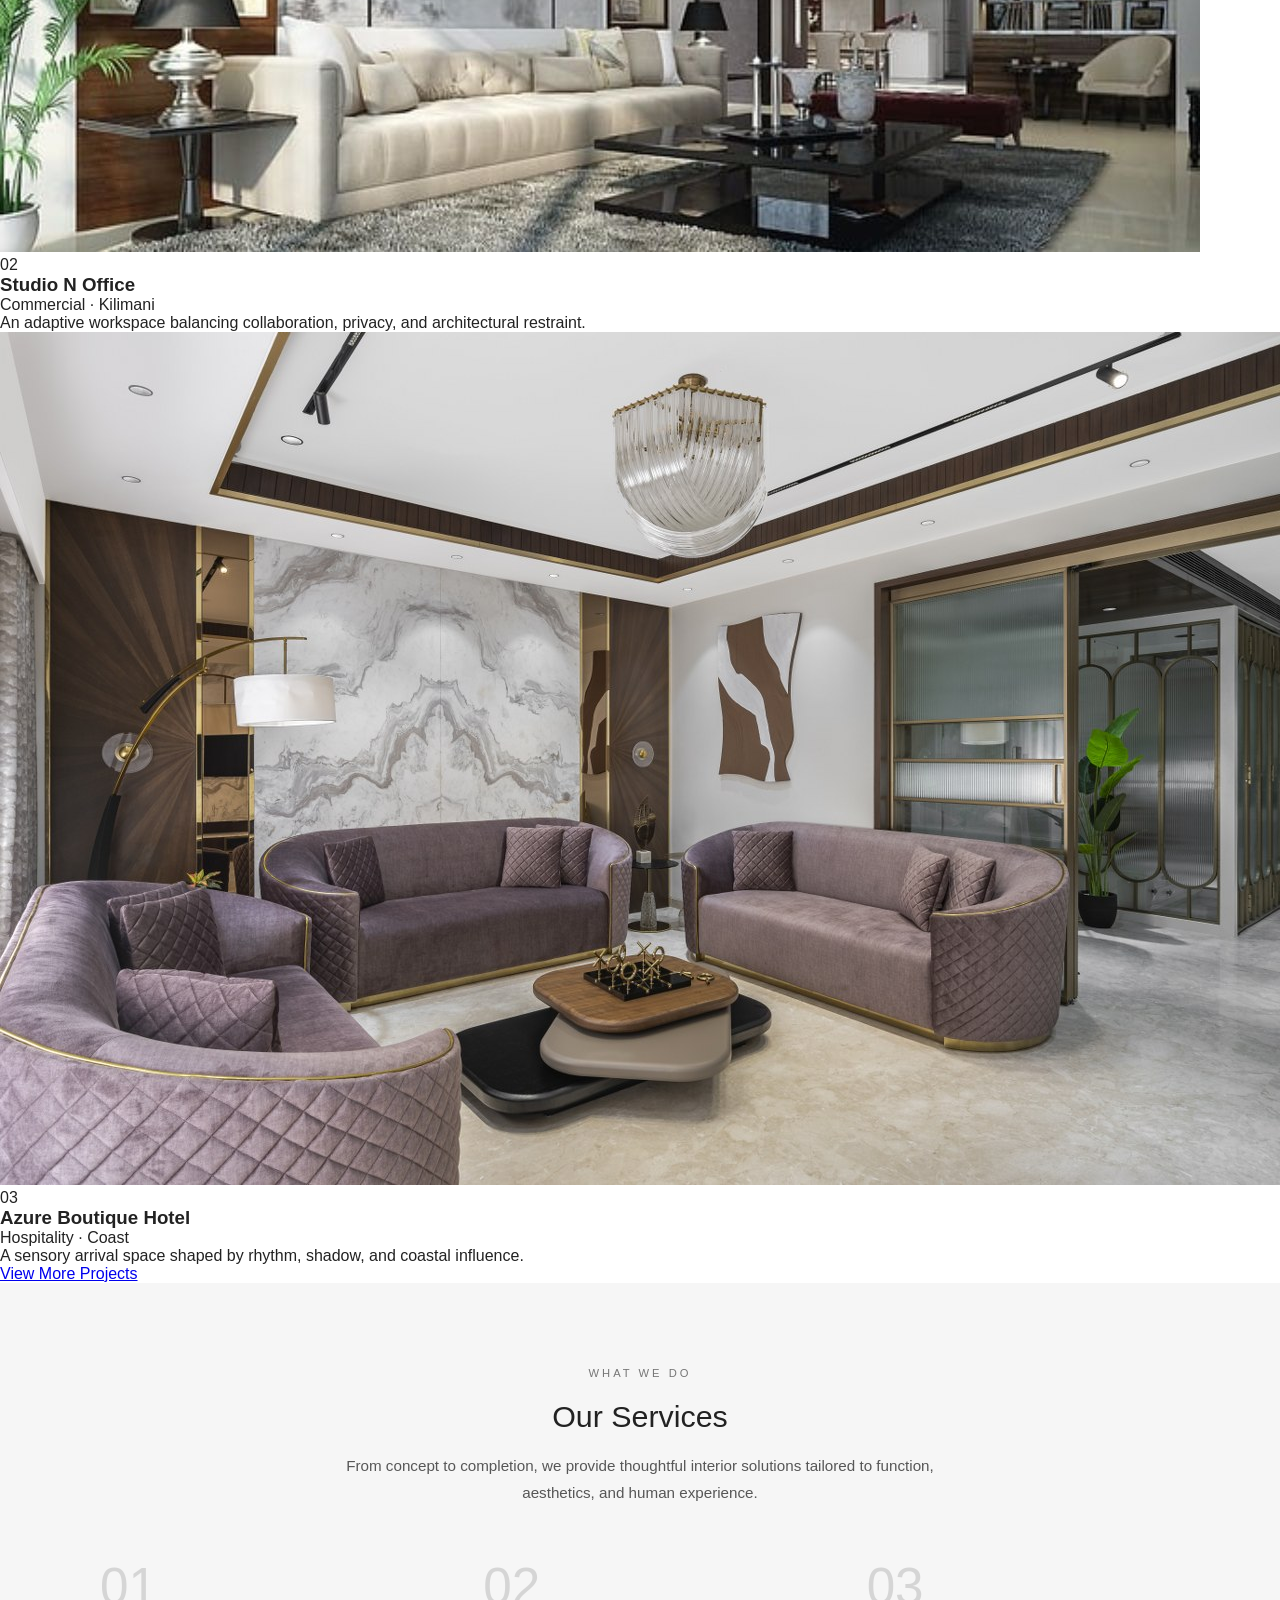
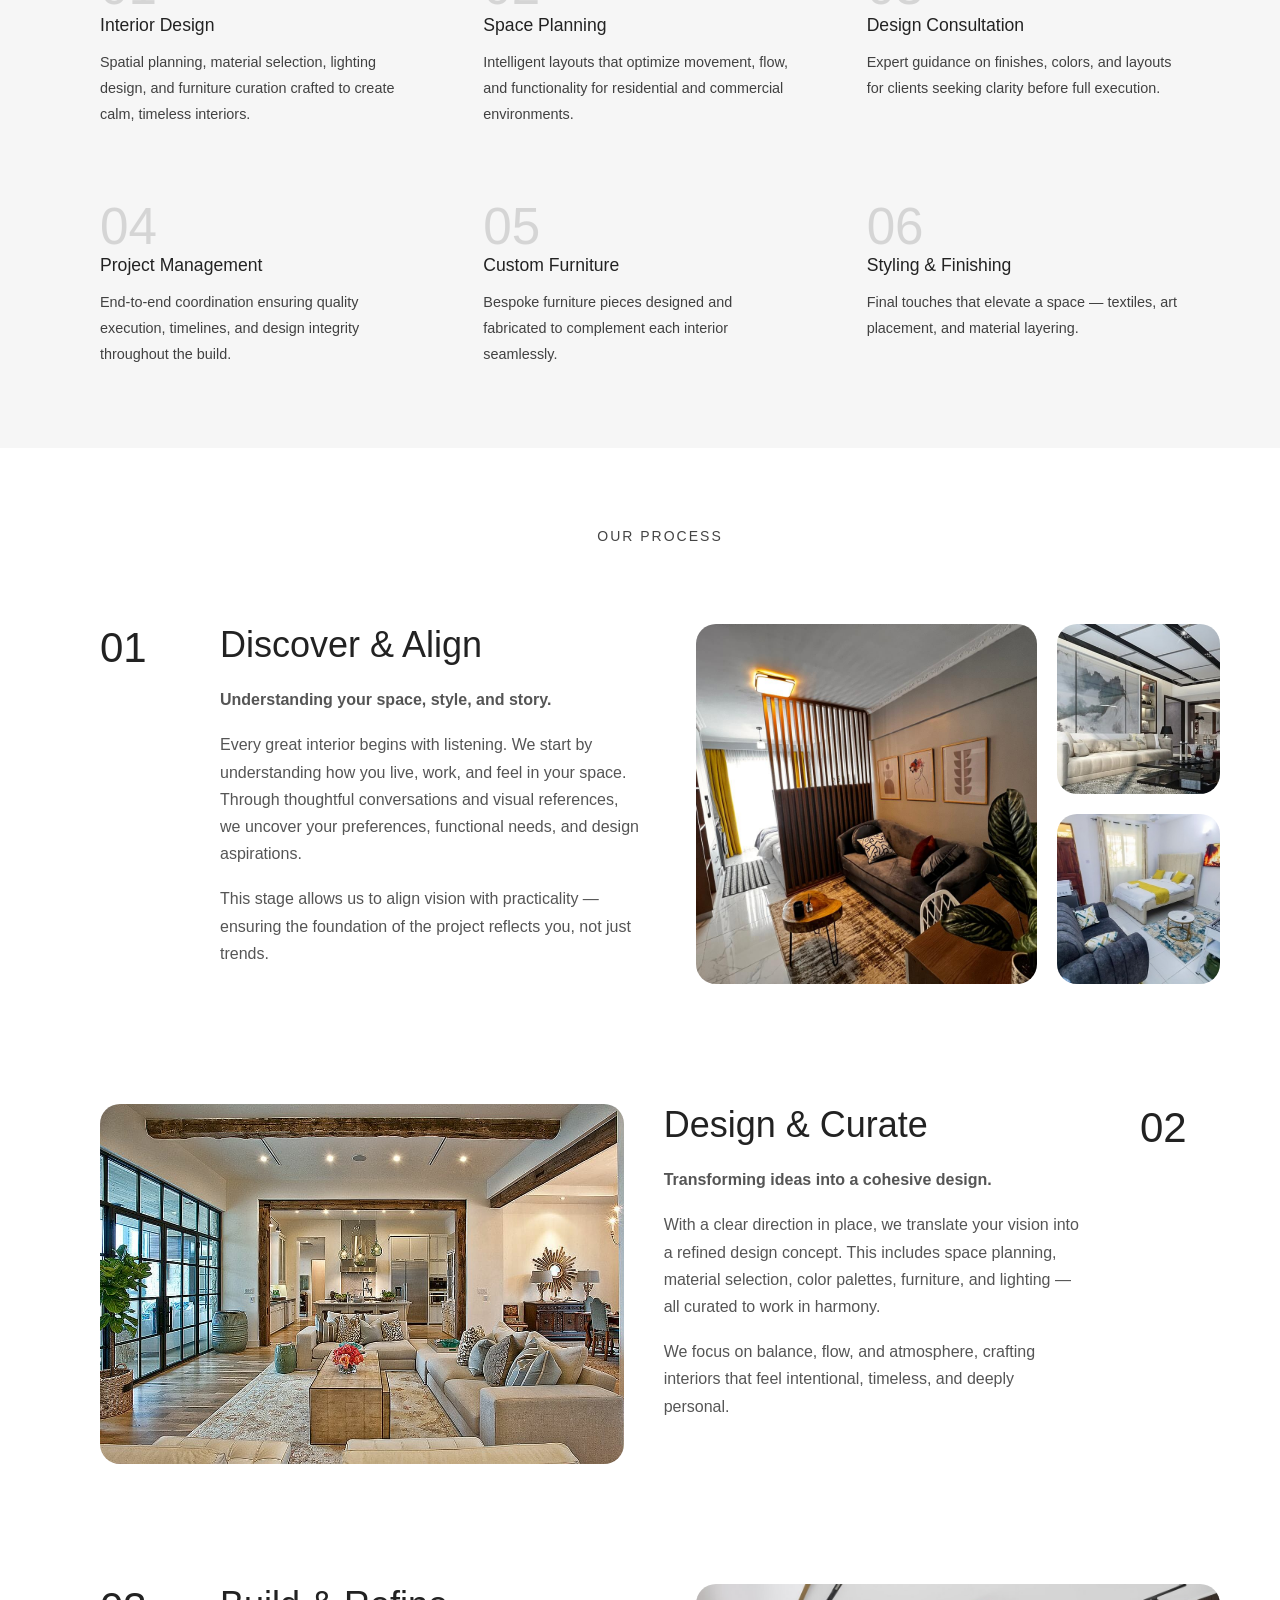
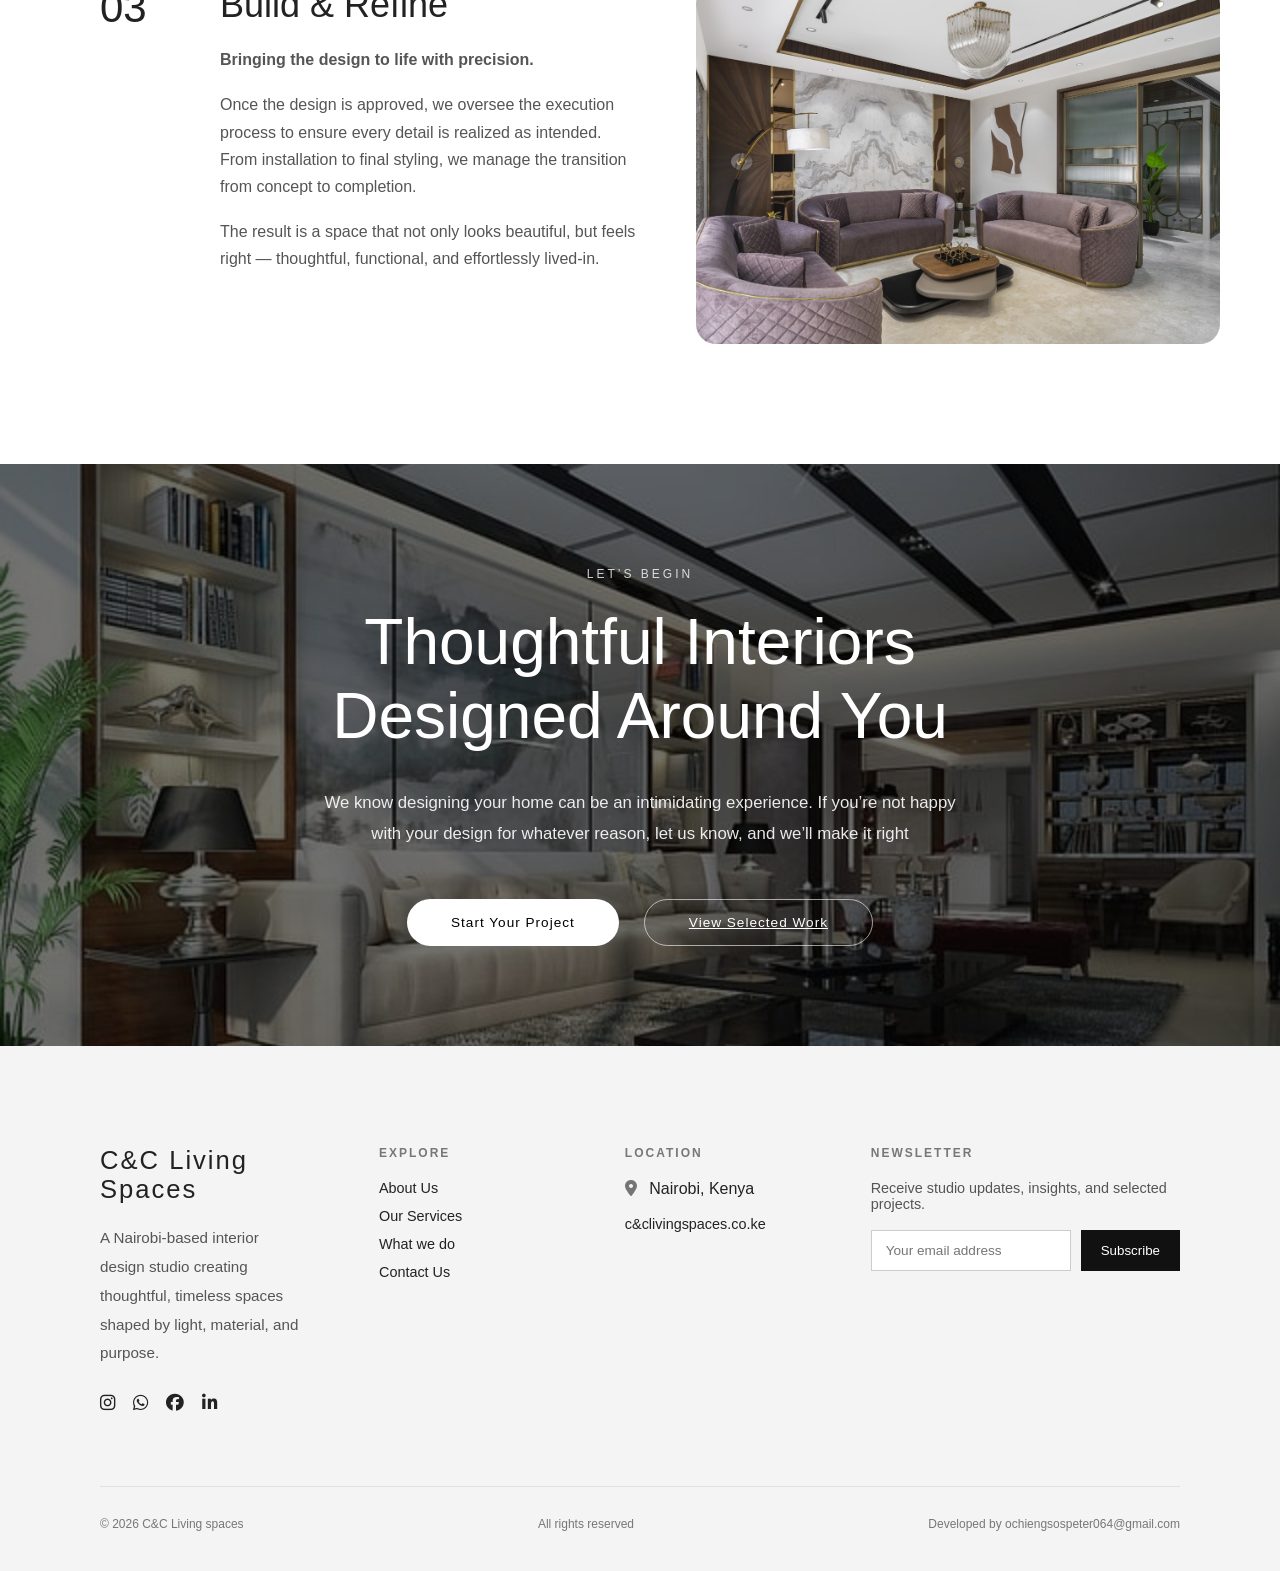
==== commit bc7a65af: "Correct navigation links and footer content Updated navigation links to point to the correct pages a" ====
--- a/index.html
+++ b/index.html
@@ -29,16 +29,15 @@
       <a href="#">Home</a>
 
       <div class="nav-item">
-        <a href="#">Who we are</a>
+        <a href="../About/about.html">Who we are</a>
         <div class="dropdown">
           <a href="#">Our Story</a>
-          <a href="#">Team</a>
-          <a href="#">Philosophy</a>
+          <a href="#">About Us</a>
         </div>
       </div>
 
       <div class="nav-item">
-        <a href="#">Our Services</a>
+        <a href="../Services page/services.html">Our Services</a>
         <div class="dropdown">
           <a href="#">Interior Design</a>
           <a href="#">Space Planning</a>
@@ -47,14 +46,13 @@
       </div>
 
       <div class="nav-item">
-        <a href="#">Our Projects</a>
+        <a href="../Projects/Projects.html">Our Projects</a>
         <div class="dropdown">
           <a href="#">Residential</a>
           <a href="#">Workplaces</a>
-          <a href="#">Hospitality</a>
-        </div>
-      </div>
-      <a href="#">Contact</a>
+        </div>
+      </div>
+      <a href="../Contact/contact.html">Contact</a>
     </nav>
   </div>
 </header>
@@ -76,9 +74,6 @@
         material, and light come together to shape meaningful human experiences.
       </p>
 
-      <div class="hero-actions">
-        <button class="btn"> Start your Trasformation</button>
-      </div>
     </div>
 
     <!-- RIGHT CONTENT -->
@@ -158,10 +153,10 @@
 </section>
 
 <!-- selected projects-->
-  <section class="projects" id="projects">
+  <section class="homeprojects" id="homeprojects">
 
   <!-- section header -->
-  <div class="projects-header">
+  <div class="homeprojects-header">
     <span class="section-eyebrow">Our Work</span>
     <h2>Selected Projects</h2>
     <p class="section-intro">
@@ -171,64 +166,65 @@
   </div>
 
   <!-- projects -->
-  <div class="projects-grid">
-
-    <article class="project-card">
+  <div class="homeprojects-grid">
+
+    <article class="homeproject-card">
       <img src="../Assets/project7.jpg" alt="Westlands Residence">
 
-      <div class="project-overlay">
-        <span class="project-index">01</span>
-
-        <div class="project-info">
+      <div class="homeproject-overlay">
+        <span class="homeproject-index">01</span>
+
+        <div class="homeproject-info">
           <h3>Westlands Residence</h3>
-          <p class="project-meta">Residential · Nairobi</p>
-          <p class="project-desc">
+          <p class="homeproject-meta">Residential · Nairobi</p>
+          <p class="homeproject-desc">
             A warm, minimal family home focused on daylight,
             natural textures, and spatial calm.
           </p>
         </div>
 
-        <button class="project-btn">View Project</button>
-      </div>
-    </article>
-
-    <article class="project-card">
+      </div>
+    </article>
+
+    <article class="homeproject-card">
       <img src="../Assets/project4.jpg" alt="Studio Office">
 
-      <div class="project-overlay">
-        <span class="project-index">02</span>
-
-        <div class="project-info">
+      <div class="homeproject-overlay">
+        <span class="homeproject-index">02</span>
+
+        <div class="homeproject-info">
           <h3>Studio N Office</h3>
-          <p class="project-meta">Commercial · Kilimani</p>
-          <p class="project-desc">
+          <p class="homeproject-meta">Commercial · Kilimani</p>
+          <p class="homeproject-desc">
             An adaptive workspace balancing collaboration,
             privacy, and architectural restraint.
           </p>
         </div>
 
-        <button class="project-btn">View Project</button>
-      </div>
-    </article>
-
-    <article class="project-card">
+      </div>
+    </article>
+
+    <article class="homeproject-card">
       <img src="../Assets/project3.jpg" alt="Hotel Lobby">
 
-      <div class="project-overlay">
-        <span class="project-index">03</span>
-
-        <div class="project-info">
+      <div class="homeproject-overlay">
+        <span class="homeproject-index">03</span>
+
+        <div class="homeproject-info">
           <h3>Azure Boutique Hotel</h3>
-          <p class="project-meta">Hospitality · Coast</p>
-          <p class="project-desc">
+          <p class="homeproject-meta">Hospitality · Coast</p>
+          <p class="homeproject-desc">
             A sensory arrival space shaped by rhythm,
             shadow, and coastal influence.
           </p>
         </div>
 
-        <button class="project-btn">View Project</button>
-      </div>
-    </article>
+      </div>
+    </article>
+
+     <a href="../Projects/Projects.html" class="more-projects">
+         View More Projects
+      </a>
 
   </div>
 
@@ -396,18 +392,10 @@
       <button class="cta-btn primary" id="openModal">
         Start Your Project
       </button>
-      <a href="#projects" class="cta-btn outline">
+      <a href="#homeprojects" class="cta-btn outline">
         View Selected Work
       </a>
     </div>
-  </div>
-
-  <!-- FLOATING CARD -->
-  <div class="cta-card fade-in">
-    <h4>Studio Contact</h4>
-    <p>Nairobi, Kenya</p>
-    <p>C&CLivingspaces.co.ke</p>
-    <span>Mon–Fri · 9am–6pm</span>
   </div>
 
 </section>
@@ -453,10 +441,10 @@
     <!-- LINKS -->
     <div class="footer-links">
       <h4>Explore</h4>
-      <a href="#">What we do</a>
-      <a href="#">About Us</a>
-      <a href="#">Services</a>
-      <a href="#">Contact</a>
+      <a href="../About/about.html">About Us</a>
+      <a href="../Services page/services.html">Our Services</a>
+          <a href="../Projects/Projects.html">What we do</a>
+      <a href="../Contact/contact.html">Contact Us</a>
     </div>
 
     <!-- CONTACT -->
@@ -492,6 +480,7 @@
   <div class="footer-bottom">
     <span>© 2026 C&C Living spaces</span>
     <span>All rights reserved</span>
+    <span>Developed by ochiengsospeter064@gmail.com</span>
   </div>
 
 </footer>
--- a/Home.css
+++ b/Home.css
@@ -54,17 +54,6 @@
   height: 2px;
   background: #fff;
   transition: all 0.3s ease;
-}
-
-/* Show hamburger on mobile */
-@media (max-width: 768px) {
-  .menu-toggle {
-    display: flex;
-  }
-}
-
-header.shrink .menu-toggle span {
-  background: #111;
 }
 
 /* LINKS */
@@ -184,13 +173,22 @@
     font-size: 0.85rem;
     color: #444;
   }
+} 
+/* Show hamburger on mobile */
+@media (max-width: 768px) {
+  .menu-toggle {
+    display: flex;
+  }
+  header.shrink .menu-toggle span {
+  background: #000000;
+  }
 }
 
 /* HERO */
 .hero {
   height: 100vh;
   width: 100%;
-  background: url("../Assets/project3.jpg") center/cover no-repeat;
+  background: url("Assets/project3.jpg") center/cover no-repeat;
   position: relative;
   display: flex;
   align-items: center;
@@ -314,15 +312,15 @@
 @media (max-width: 768px) {
 
   .hero {
-    padding: 0 24px;
+    padding: 0 18px;
     height: auto;
     min-height: 100vh;
   }
 
   .hero-grid {
     grid-template-columns: 1fr;
-    gap: 50px;
-    padding-top: 120px;
+    gap: 30px;
+    padding-top: 50px;
   }
 
   .hero-left,
@@ -466,7 +464,7 @@
   position: relative;
   height: 80%;
   margin-right: 80px;
-  background: url("../Assets/project7.jpg") center/cover no-repeat;
+  background: url("Assets/project7.jpg") center/cover no-repeat;
 }
 
 .image-overlay {
@@ -663,7 +661,7 @@
 /* RESPONSIVE */
 @media (max-width: 1100px) {
   .projects {
-    padding: 120px 40px;
+    padding: 80px 40px;
   }
 
   .projects-grid {
@@ -772,7 +770,7 @@
 /* RESPONSIVE */
 @media (max-width: 1000px) {
   .services {
-    padding: 120px 40px;
+    padding: 80px 40px;
   }
 
   .services-grid {
@@ -865,7 +863,7 @@
 @media (max-width: 768px) {
 
   .our-process {
-    padding: 80px 24px;
+    padding: 60px 24px;
   }
 
   .process-row {
@@ -896,6 +894,57 @@
 
   .side-images img {
     height: 120px;
+  }
+}
+/* PROCESS – MOBILE FIX */
+@media (max-width: 768px) {
+  .process-step {
+    display: flex;
+    flex-direction: column;
+    align-items: center;
+    gap: 22px;
+    padding: 40px 20px;
+    text-align: center;
+  }
+
+  .process-step.reverse {
+    flex-direction: column;
+  }
+
+  .process-image {
+    width: 100%;
+    max-width: 320px;
+    height: 220px;
+    border-radius: 18px;
+    overflow: hidden;
+  }
+
+  .process-image img {
+    width: 100%;
+    height: 100%;
+    object-fit: cover;
+  }
+
+  .process-content {
+    max-width: 520px;
+  }
+
+  .process-number {
+    font-size: 1.8rem;
+    opacity: 0.4;
+    margin-bottom: 8px;
+  }
+
+  .process-title {
+    font-size: 1.6rem;
+    line-height: 1.2;
+    margin-bottom: 12px;
+  }
+
+  .process-description {
+    font-size: 0.95rem;
+    line-height: 1.7;
+    opacity: 0.85;
   }
 }
 
@@ -903,7 +952,7 @@
 .cta-section {
   position: relative;
   padding: 100px 80px;
-  background: url("../Assets/project4.jpg") center/cover no-repeat;
+  background: url("Assets/project4.jpg") center/cover no-repeat;
   color: #fff;
   overflow: hidden;
 }
@@ -1102,7 +1151,7 @@
 @media (max-width: 768px) {
 
   .cta-section {
-    padding: 100px 24px;
+    padding: 80px 24px;
   }
 
   .cta-actions {
@@ -1249,3 +1298,7 @@
   }
 }
 
+
+
+
+
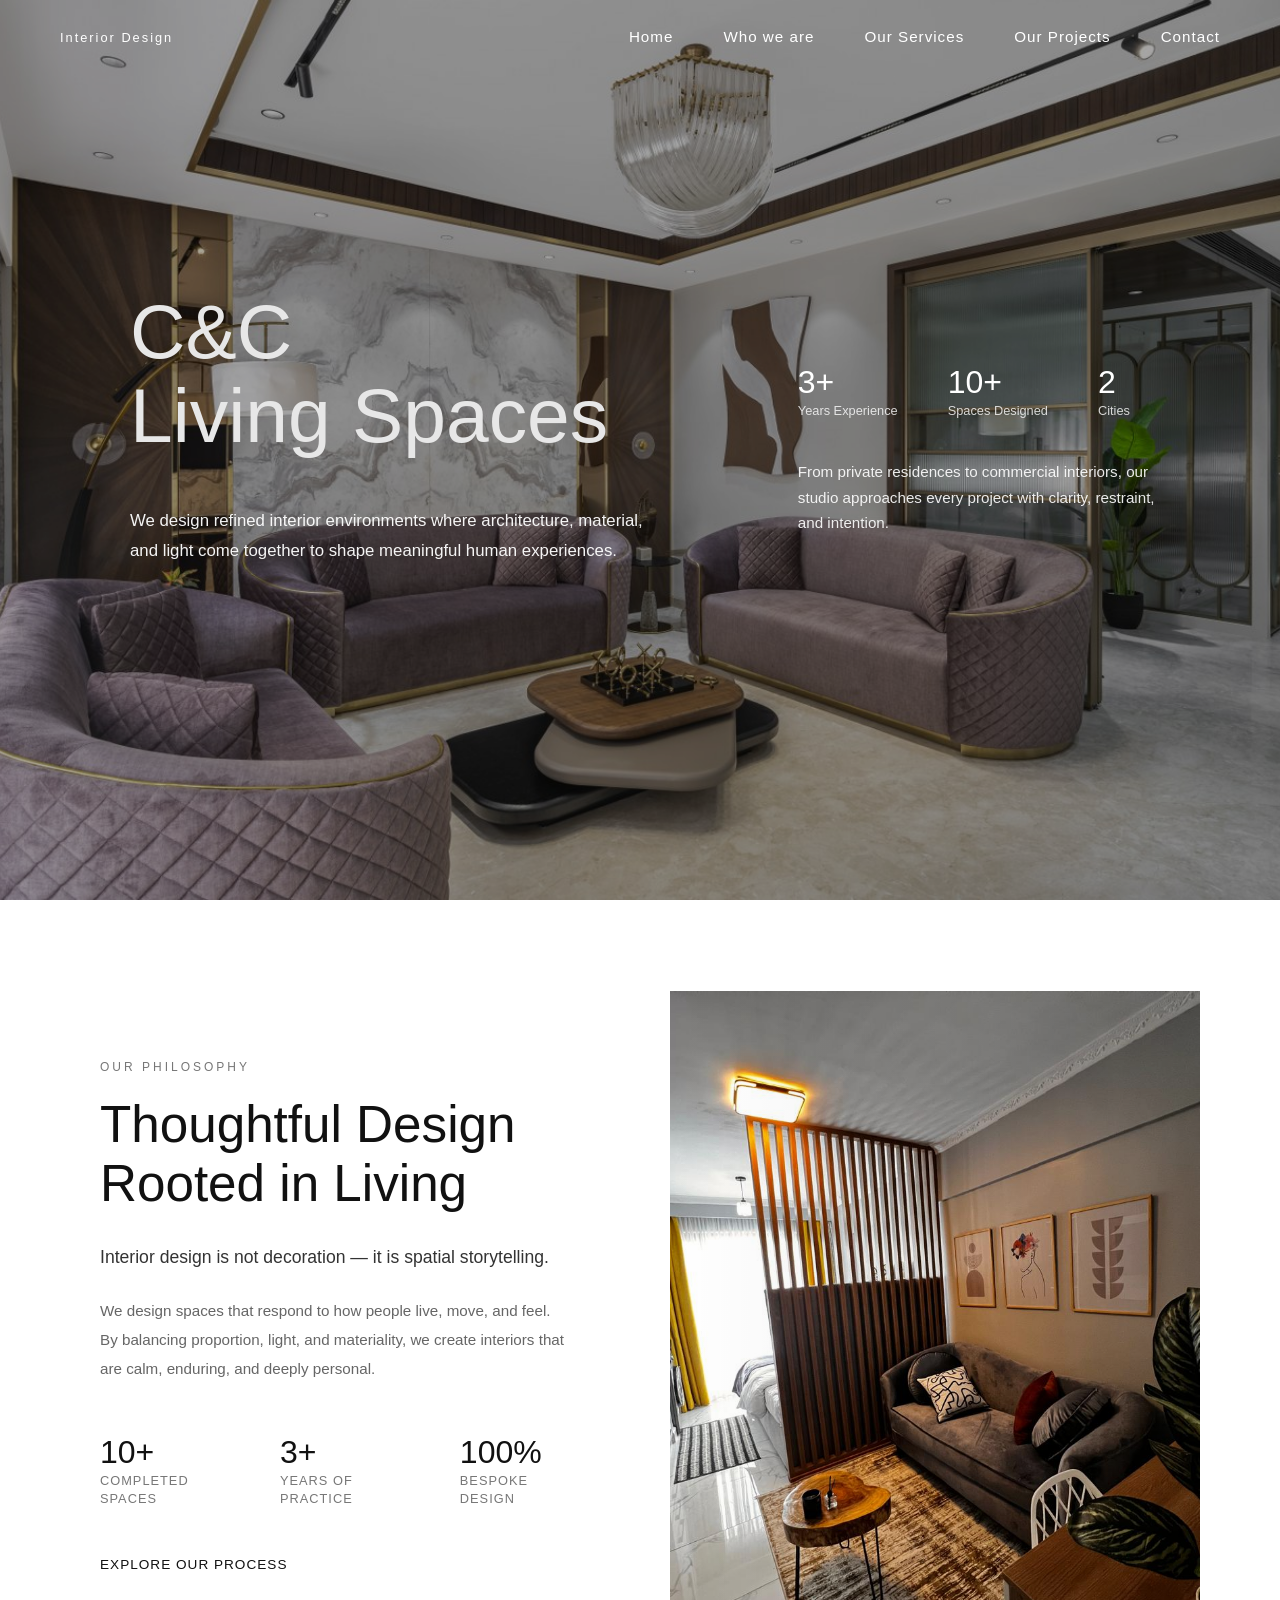
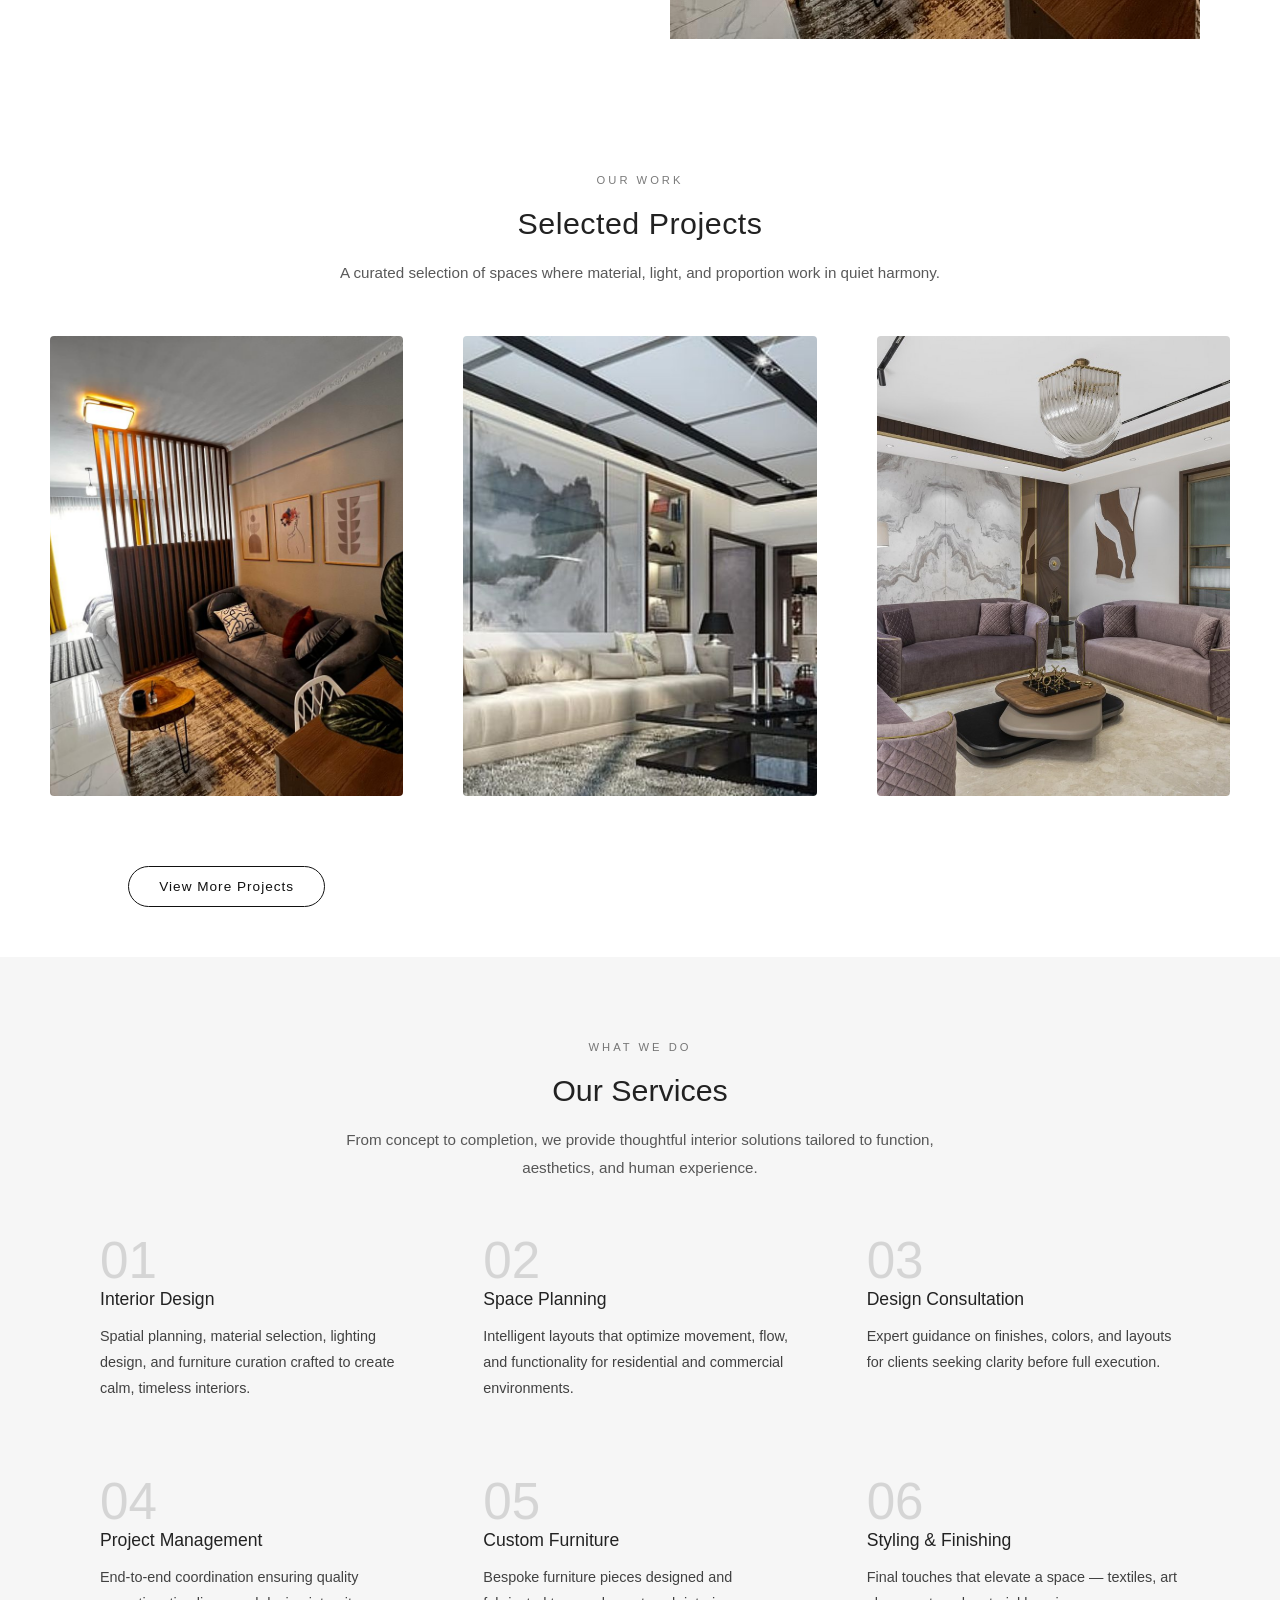
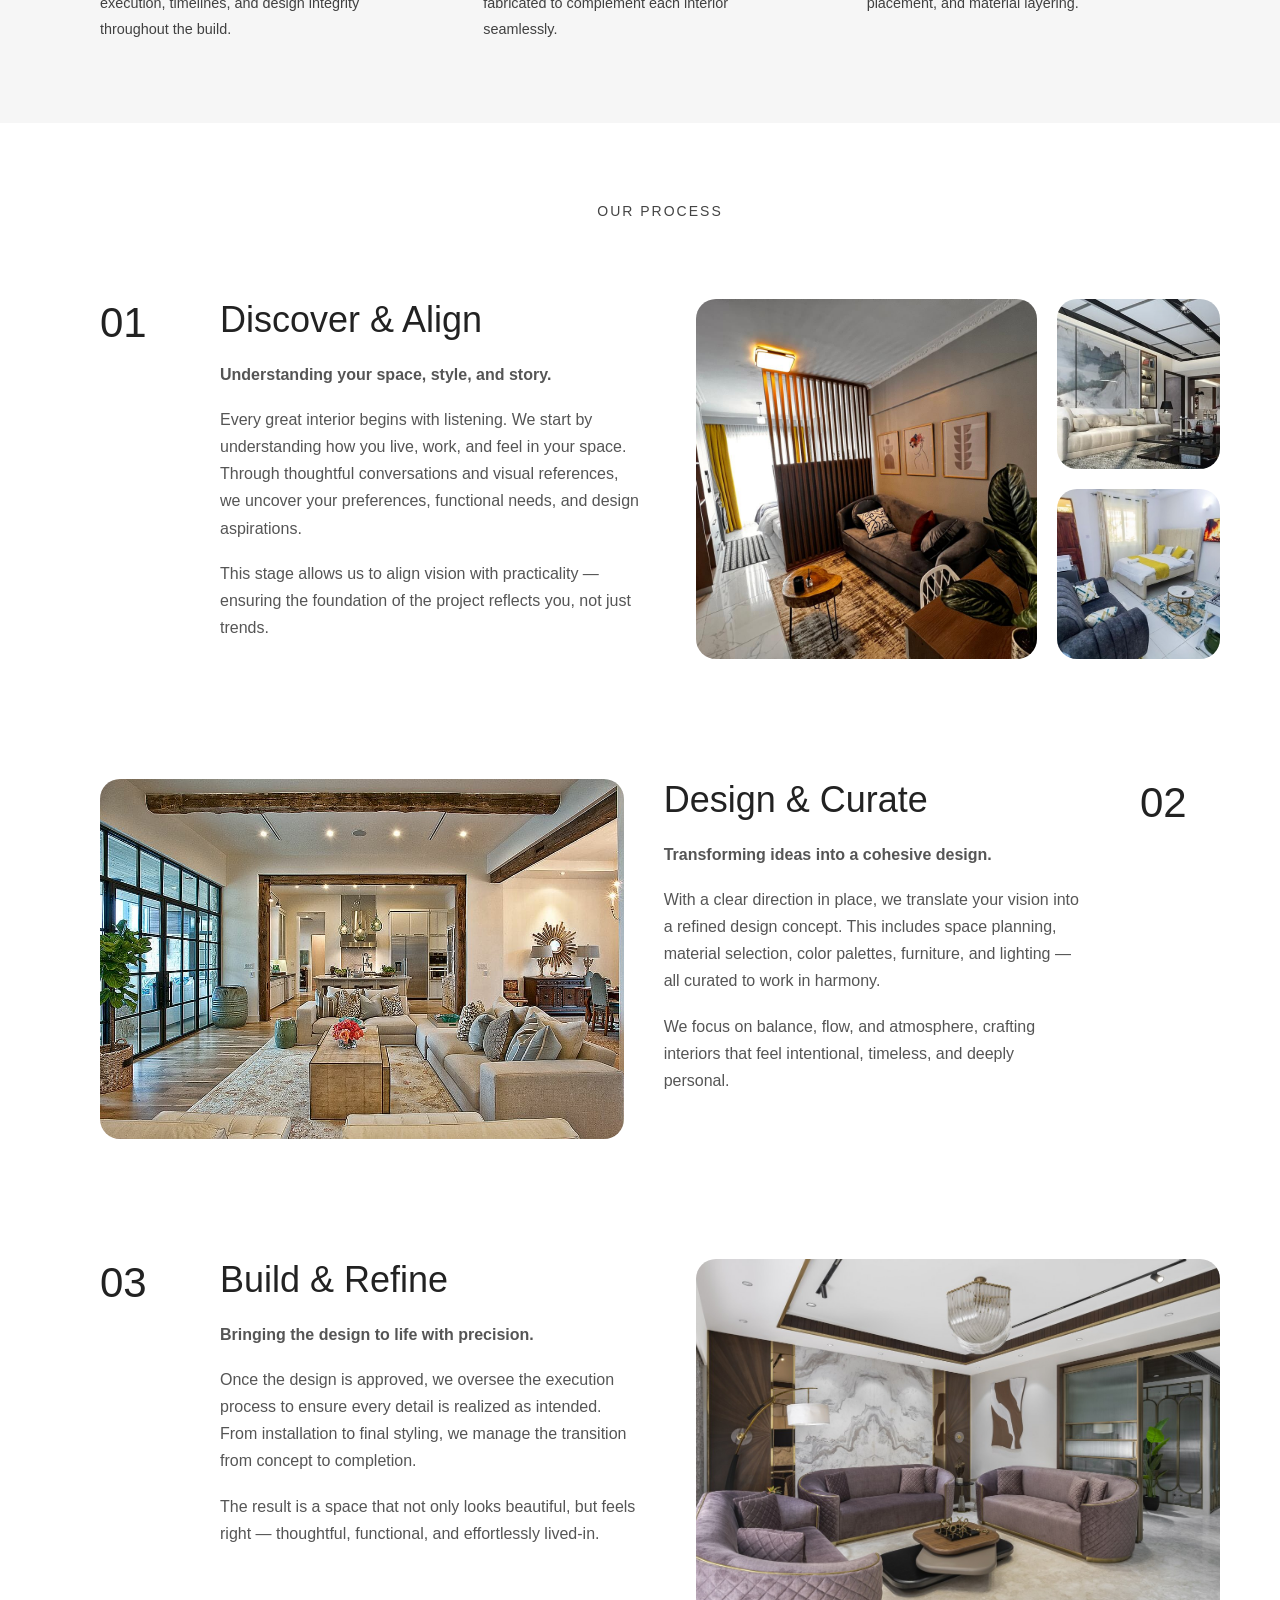
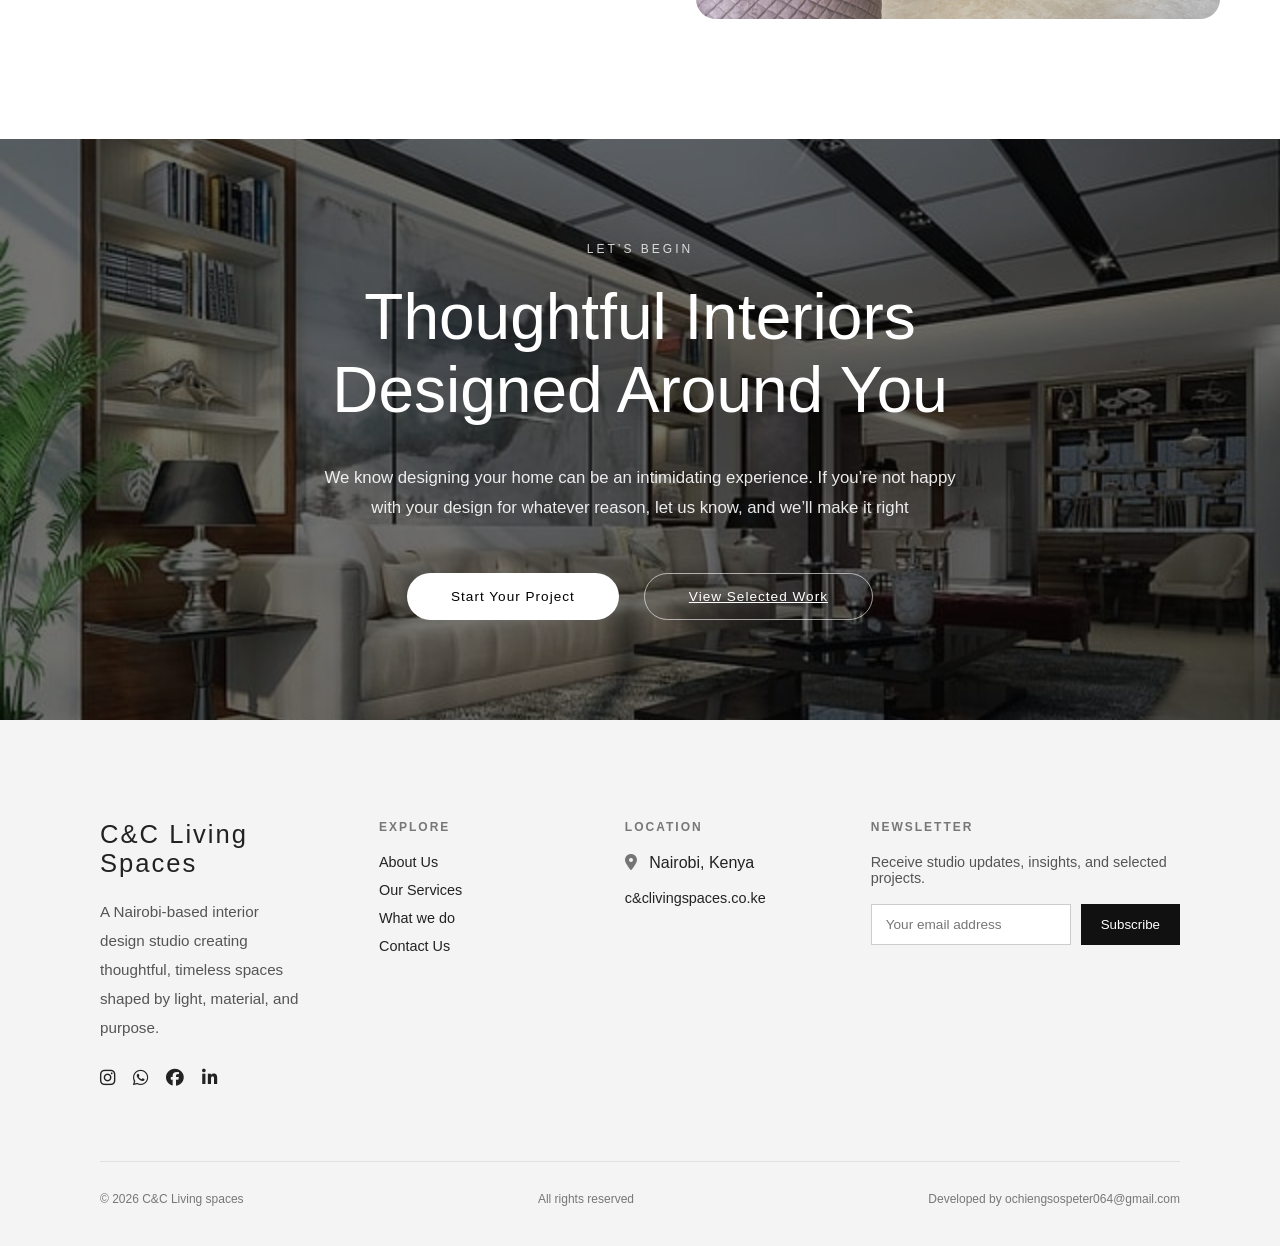
==== commit 5e02b9b9: "Fix HTML formatting and structure" ====
--- a/index.html
+++ b/index.html
@@ -29,7 +29,7 @@
       <a href="#">Home</a>
 
       <div class="nav-item">
-        <a href="../About/about.html">Who we are</a>
+        <a href="About/about.html">Who we are</a>
         <div class="dropdown">
           <a href="#">Our Story</a>
           <a href="#">About Us</a>
@@ -37,7 +37,7 @@
       </div>
 
       <div class="nav-item">
-        <a href="../Services page/services.html">Our Services</a>
+        <a href=Services page/services.html">Our Services</a>
         <div class="dropdown">
           <a href="#">Interior Design</a>
           <a href="#">Space Planning</a>
@@ -46,13 +46,13 @@
       </div>
 
       <div class="nav-item">
-        <a href="../Projects/Projects.html">Our Projects</a>
+        <a href="Projects/Projects.html">Our Projects</a>
         <div class="dropdown">
           <a href="#">Residential</a>
           <a href="#">Workplaces</a>
         </div>
       </div>
-      <a href="../Contact/contact.html">Contact</a>
+      <a href="Contact/contact.html">Contact</a>
     </nav>
   </div>
 </header>
@@ -222,7 +222,7 @@
       </div>
     </article>
 
-     <a href="../Projects/Projects.html" class="more-projects">
+     <a href="Projects/Projects.html" class="more-projects">
          View More Projects
       </a>
 
@@ -488,3 +488,4 @@
 <script src="Home.js"></script>
 </body>
 </html>
+
--- a/Home.css
+++ b/Home.css
@@ -54,6 +54,16 @@
   height: 2px;
   background: #fff;
   transition: all 0.3s ease;
+}
+
+/* Show hamburger on mobile */
+@media (max-width: 768px) {
+  .menu-toggle {
+    display: flex;
+  }
+  header.shrink .menu-toggle span {
+  background: #000000;
+}
 }
 
 /* LINKS */
@@ -173,22 +183,13 @@
     font-size: 0.85rem;
     color: #444;
   }
-} 
-/* Show hamburger on mobile */
-@media (max-width: 768px) {
-  .menu-toggle {
-    display: flex;
-  }
-  header.shrink .menu-toggle span {
-  background: #000000;
-  }
 }
 
 /* HERO */
 .hero {
   height: 100vh;
   width: 100%;
-  background: url("Assets/project3.jpg") center/cover no-repeat;
+  background: url("../Assets/project3.jpg") center/cover no-repeat;
   position: relative;
   display: flex;
   align-items: center;
@@ -312,15 +313,15 @@
 @media (max-width: 768px) {
 
   .hero {
-    padding: 0 18px;
+    padding: 0 24px;
     height: auto;
     min-height: 100vh;
   }
 
   .hero-grid {
     grid-template-columns: 1fr;
-    gap: 30px;
-    padding-top: 50px;
+    gap: 50px;
+    padding-top: 120px;
   }
 
   .hero-left,
@@ -464,7 +465,7 @@
   position: relative;
   height: 80%;
   margin-right: 80px;
-  background: url("Assets/project7.jpg") center/cover no-repeat;
+  background: url("../Assets/project7.jpg") center/cover no-repeat;
 }
 
 .image-overlay {
@@ -512,50 +513,49 @@
   }
 }
 
-
 /* PROJECTS */
-.projects {
+.homeprojects {
   padding: 50px 50px;
   background: #ffffff;
   width: 100%;
 }
 
 /* HEADER */
-.projects-header {
+.homeprojects-header {
   max-width: 640px;
   margin: 0 auto 50px;
   text-align: center;
 }
 
-.projects-header .section-eyebrow {
+.homeprojects-header .section-eyebrow {
   font-size: 0.7rem;
   letter-spacing: 3px;
   text-transform: uppercase;
   opacity: 0.6;
 }
 
-.projects-header h2 {
+.homeprojects-header h2 {
   margin: 18px 0;
   font-size: 1.9rem;
   font-weight: 300;
   letter-spacing: 0.5px;
 }
 
-.projects-header .section-intro {
+.homeprojects-header .section-intro {
   font-size: 0.95rem;
   line-height: 1.8;
   opacity: 0.75;
 }
 
 /* GRID */
-.projects-grid {
+.homeprojects-grid {
   display: grid;
   grid-template-columns: repeat(3, 1fr);
   gap: 60px;
 }
 
 /* PROJECT CARD */
-.project-card {
+.homeproject-card {
   position: relative;
   height: 460px;
   overflow: hidden;
@@ -565,7 +565,7 @@
 }
 
 /* IMAGE */
-.project-card img {
+.homeproject-card img {
   width: 100%;
   height: 100%;
   object-fit: cover;
@@ -573,7 +573,7 @@
 }
 
 /* OVERLAY */
-.project-overlay {
+.homeproject-overlay {
   position: absolute;
   inset: 0;
   padding: 40px;
@@ -591,27 +591,27 @@
 }
 
 /* INDEX NUMBER */
-.project-index {
+.homeproject-index {
   font-size: 3.5rem;
   font-weight: 200;
   opacity: 0.3;
 }
 
 /* PROJECT INFO */
-.project-info h3 {
+.homeproject-info h3 {
   font-size: 1.25rem;
   font-weight: 300;
   margin-bottom: 6px;
 }
 
-.project-meta {
+.homeproject-meta {
   font-size: 0.75rem;
   letter-spacing: 1px;
   opacity: 0.8;
   margin-bottom: 12px;
 }
 
-.project-desc {
+.homeproject-desc {
   font-size: 0.85rem;
   line-height: 1.7;
   max-width: 300px;
@@ -619,7 +619,7 @@
 }
 
 /* BUTTON */
-.project-btn {
+.homeproject-btn {
   align-self: flex-start;
   background: transparent;
   border: 1px solid #ffffff;
@@ -632,48 +632,61 @@
   transition: all 0.4s ease;
 }
 
-.project-btn:hover {
+.homeproject-btn:hover {
   background: #ffffff;
   color: #000000;
 }
 
 /* HOVER EFFECTS */
-.project-card:hover img {
+.homeproject-card:hover img {
   transform: scale(1.15);
 }
 
-.project-card:hover .project-overlay {
+.homeproject-card:hover .homeproject-overlay {
   opacity: 1;
 }
 
 /* SCROLL ANIMATION STATES */
-.project-card.hidden {
+.homeproject-card.hidden {
   opacity: 0;
   transform: translateY(60px);
 }
 
-.project-card.reveal {
+.homeproject-card.reveal {
   opacity: 1;
   transform: translateY(0);
   transition: all 0.9s ease;
 }
 
+.more-projects {
+  display: inline-block;
+  margin: 10px auto 0;
+  padding: 12px 30px;
+  border: 1px solid #111;
+  color: #111;
+  text-decoration: none;
+  font-size: 0.85rem;
+  letter-spacing: 1px;
+  border-radius: 30px;
+  transition: all 0.4s ease;
+}
+
 /* RESPONSIVE */
 @media (max-width: 1100px) {
-  .projects {
-    padding: 80px 40px;
-  }
-
-  .projects-grid {
+  .homeprojects {
+    padding: 120px 40px;
+  }
+
+  .homeprojects-grid {
     grid-template-columns: 1fr;
     gap: 70px;
   }
 
-  .project-card {
+  .homeproject-card {
     height: 420px;
   }
 
-  .project-overlay {
+  .homeproject-overlay {
     padding: 30px;
   }
 }
@@ -770,7 +783,7 @@
 /* RESPONSIVE */
 @media (max-width: 1000px) {
   .services {
-    padding: 80px 40px;
+    padding: 120px 40px;
   }
 
   .services-grid {
@@ -863,7 +876,7 @@
 @media (max-width: 768px) {
 
   .our-process {
-    padding: 60px 24px;
+    padding: 80px 24px;
   }
 
   .process-row {
@@ -894,57 +907,6 @@
 
   .side-images img {
     height: 120px;
-  }
-}
-/* PROCESS – MOBILE FIX */
-@media (max-width: 768px) {
-  .process-step {
-    display: flex;
-    flex-direction: column;
-    align-items: center;
-    gap: 22px;
-    padding: 40px 20px;
-    text-align: center;
-  }
-
-  .process-step.reverse {
-    flex-direction: column;
-  }
-
-  .process-image {
-    width: 100%;
-    max-width: 320px;
-    height: 220px;
-    border-radius: 18px;
-    overflow: hidden;
-  }
-
-  .process-image img {
-    width: 100%;
-    height: 100%;
-    object-fit: cover;
-  }
-
-  .process-content {
-    max-width: 520px;
-  }
-
-  .process-number {
-    font-size: 1.8rem;
-    opacity: 0.4;
-    margin-bottom: 8px;
-  }
-
-  .process-title {
-    font-size: 1.6rem;
-    line-height: 1.2;
-    margin-bottom: 12px;
-  }
-
-  .process-description {
-    font-size: 0.95rem;
-    line-height: 1.7;
-    opacity: 0.85;
   }
 }
 
@@ -952,7 +914,7 @@
 .cta-section {
   position: relative;
   padding: 100px 80px;
-  background: url("Assets/project4.jpg") center/cover no-repeat;
+  background: url("../Assets/project4.jpg") center/cover no-repeat;
   color: #fff;
   overflow: hidden;
 }
@@ -1038,37 +1000,6 @@
   background: rgba(255,255,255,0.1);
 }
 
-/* FLOATING CARD */
-.cta-card {
-  position: absolute;
-  right: 80px;
-  bottom: 80px;
-  background: rgba(255,255,255,0.95);
-  color: #222;
-  padding: 28px 32px;
-  width: 260px;
-  border-radius: 14px;
-  z-index: 3;
-  box-shadow: 0 30px 60px rgba(0,0,0,0.25);
-}
-
-.cta-card h4 {
-  font-size: 0.85rem;
-  letter-spacing: 2px;
-  text-transform: uppercase;
-  margin-bottom: 12px;
-}
-
-.cta-card p {
-  font-size: 0.9rem;
-  margin-bottom: 6px;
-}
-
-.cta-card span {
-  font-size: 0.75rem;
-  opacity: 0.7;
-}
-
 /* MODAL */
 .modal {
   position: fixed;
@@ -1151,7 +1082,7 @@
 @media (max-width: 768px) {
 
   .cta-section {
-    padding: 80px 24px;
+    padding: 100px 24px;
   }
 
   .cta-actions {
@@ -1298,7 +1229,3 @@
   }
 }
 
-
-
-
-
